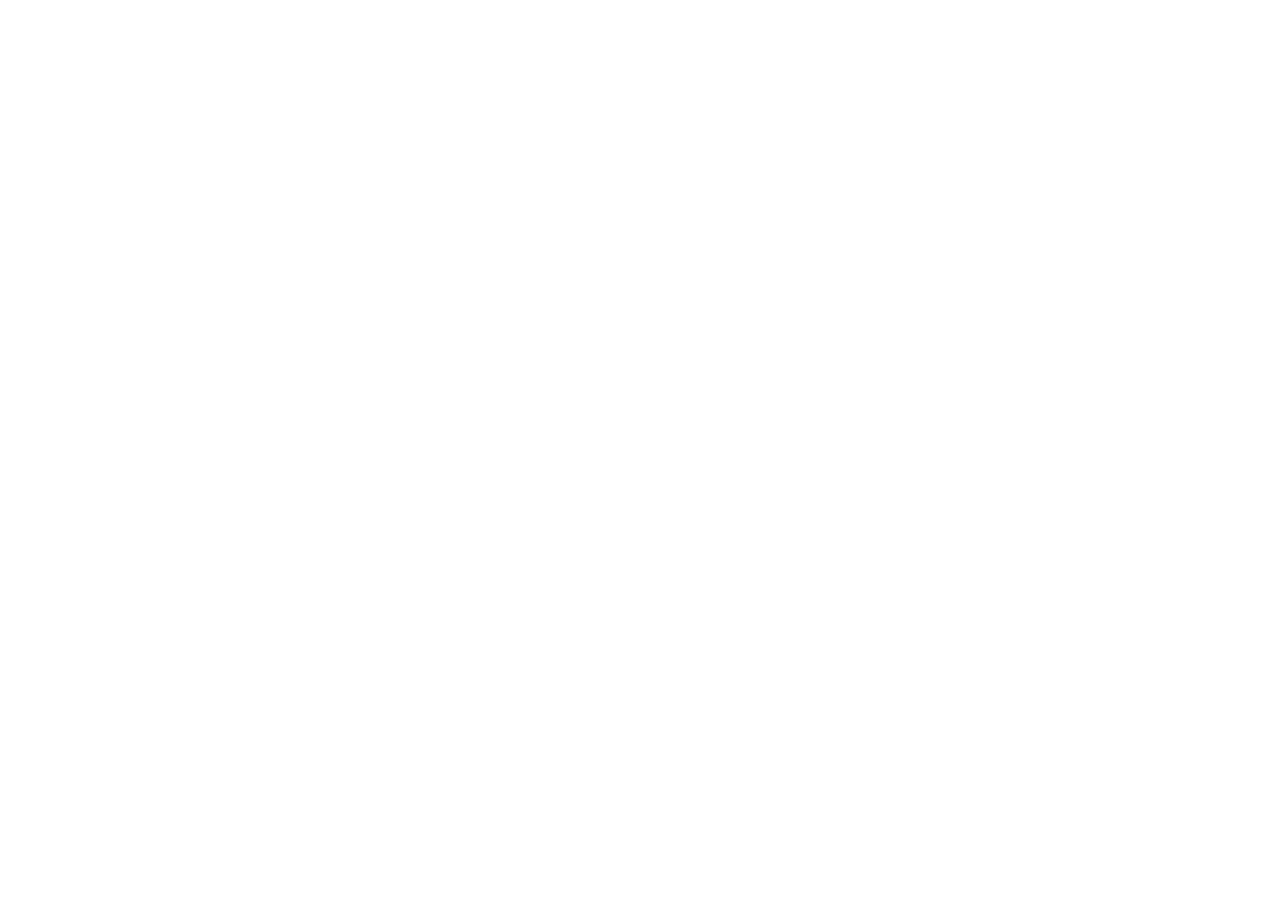
==== index.html @ f25728ef "完成注册和登录页面" ====
<!DOCTYPE html>
<html lang="en">

<head>
    <meta charset="UTF-8">
    <meta http-equiv="X-UA-Compatible" content="IE=edge">
    <meta name="viewport" content="width=device-width, initial-scale=1.0">
    <title>Document</title>
</head>

<body>

</body>

</html>
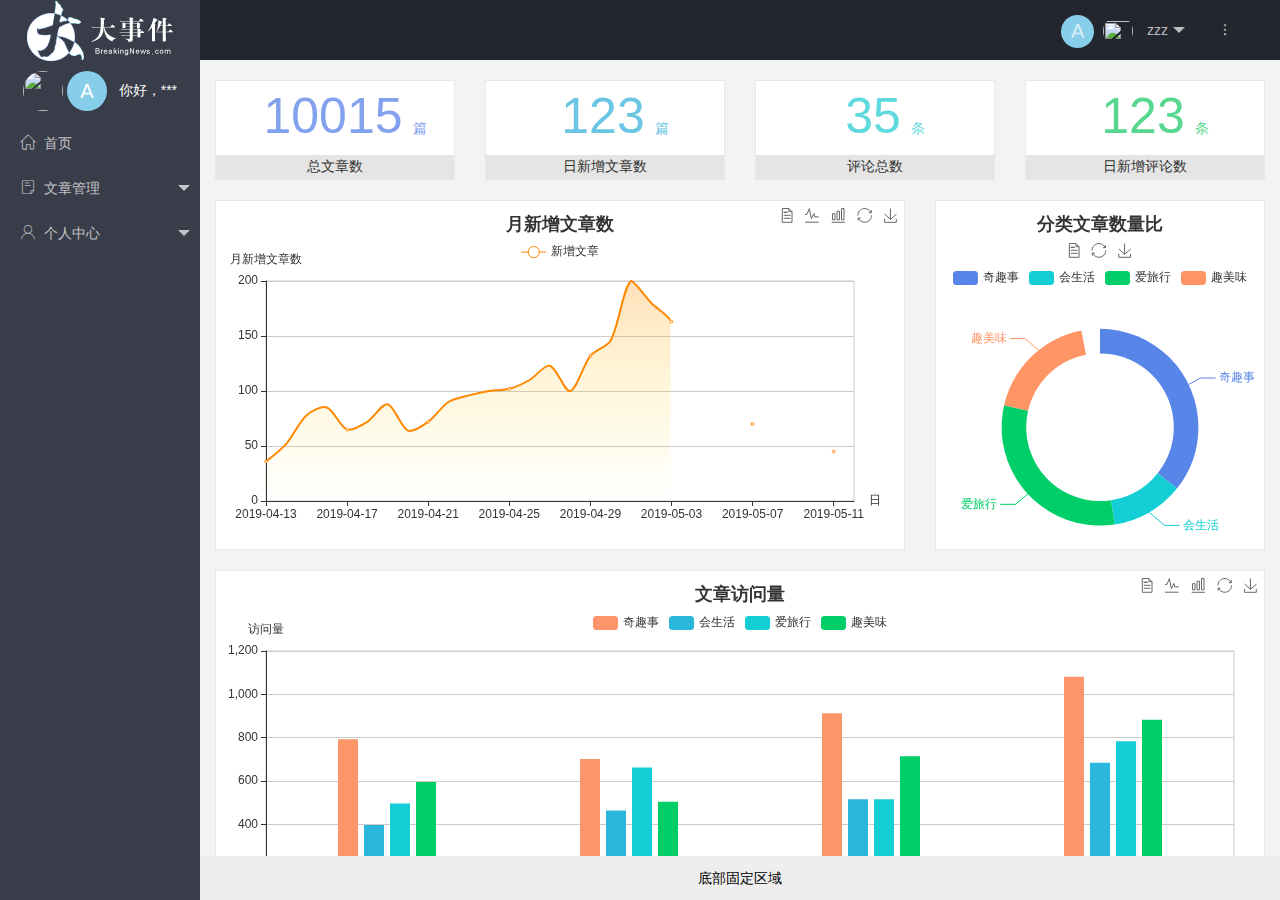
==== commit 2465d50d: "完成了主页功能开发" ====
--- a/index.html
+++ b/index.html
@@ -6,10 +6,117 @@
     <meta http-equiv="X-UA-Compatible" content="IE=edge">
     <meta name="viewport" content="width=device-width, initial-scale=1.0">
     <title>Document</title>
+    <link rel="stylesheet" href="./assets/lib/layui/css/layui.css">
+    <link rel="stylesheet" href="./assets/fonts/iconfont.css">
+    <link rel="stylesheet" href="./assets/css/index.css">
 </head>
 
 <body>
+    <div class="layui-layout layui-layout-admin">
+        <div class="layui-header">
+            <div class="layui-logo layui-hide-xs layui-bg-black">
+                <img src="./assets/images/logo.png" alt="">
+            </div>
+            <!-- 头部区域（可配合layui 已有的水平导航） -->
+            <ul class="layui-nav layui-layout-right">
+                <li class="layui-nav-item layui-hide layui-show-md-inline-block">
+                    <a href="javascript:;">
+                        <div class="avatar-auto">A</div>
+                        <img src="//tva1.sinaimg.cn/crop.0.0.118.118.180/5db11ff4gw1e77d3nqrv8j203b03cweg.jpg"
+                            class="layui-nav-img">
+                        <span id="user-name">zzz</span>
+                    </a>
+                    <dl class="layui-nav-child">
+                        <dd><a href="">Your Profile</a></dd>
+                        <dd><a href="">Settings</a></dd>
+                        <dd><a href="javascript:;" id="btn-out">退出</a></dd>
+                    </dl>
+                </li>
+                <li class="layui-nav-item" lay-header-event="menuRight" lay-unselect>
+                    <a href="javascript:;">
+                        <i class="layui-icon layui-icon-more-vertical"></i>
+                    </a>
+                </li>
+            </ul>
+        </div>
 
+        <div class="layui-side layui-bg-black">
+            <div class="layui-side-scroll">
+                <!-- 左侧导航区域（可配合layui已有的垂直导航） -->
+                <div class="avatar">
+                    <div class="avatar-use"><img
+                            src="//tva1.sinaimg.cn/crop.0.0.118.118.180/5db11ff4gw1e77d3nqrv8j203b03cweg.jpg"
+                            class="layui-nav-img"></div>
+                    <div class="avatar-auto">A</div>
+                    <span id="welcome">你好，***</span>
+                </div>
+                <ul class="layui-nav layui-nav-tree" lay-shrink="all">
+                    <li class="layui-nav-item"><a href="./home/dashboard.html" target="fm"><span
+                                class="iconfont icon-home"></span>首页</a></li>
+                    <li class="layui-nav-item ">
+                        <a class="" href="javascript:;"><span class="iconfont icon-16"></span>文章管理</a>
+                        <dl class="layui-nav-child">
+                            <dd><a href="javascript:;"><i class="layui-icon layui-icon-app"></i>文章类别</a></dd>
+                            <dd><a href="javascript:;"><i class="layui-icon layui-icon-app"></i>文章列表</a></dd>
+                            <dd><a href="javascript:;"><i class="layui-icon layui-icon-app"></i>发表文章</a></dd>
+                        </dl>
+                    </li>
+                    <li class="layui-nav-item">
+                        <a href="javascript:;"><span class="iconfont icon-user"></span>个人中心</a>
+                        <dl class="layui-nav-child">
+                            <dd><a href="javascript:;"><i class="layui-icon layui-icon-app"></i>基本资料</a></dd>
+                            <dd><a href="javascript:;"><i class="layui-icon layui-icon-app"></i>更换头像</a></dd>
+                            <dd><a href=""><i class="layui-icon layui-icon-app"></i>重置密码</a></dd>
+                        </dl>
+                    </li>
+
+                </ul>
+            </div>
+        </div>
+
+        <div class="layui-body">
+            <!-- 内容主体区域 -->
+            <iframe name="fm" src="./home/dashboard.html" frameborder="0"></iframe>
+        </div>
+
+        <div class="layui-footer">
+            <!-- 底部固定区域 -->
+            底部固定区域
+        </div>
+    </div>
+    <!-- <script src="./layui/layui.js"></script> -->
+    <!-- <script>
+        //JS 
+        layui.use(['element', 'layer', 'util'], function () {
+            var element = layui.element
+                , layer = layui.layer
+                , util = layui.util
+                , $ = layui.$;
+
+            //头部事件
+            util.event('lay-header-event', {
+                //左侧菜单事件
+                menuLeft: function (othis) {
+                    layer.msg('展开左侧菜单的操作', { icon: 0 });
+                }
+                , menuRight: function () {
+                    layer.open({
+                        type: 1
+                        , content: '<div style="padding: 15px;">处理右侧面板的操作</div>'
+                        , area: ['260px', '100%']
+                        , offset: 'rt' //右上角
+                        , anim: 5
+                        , shadeClose: true
+                    });
+                }
+            });
+
+        });
+    </script> -->
+    <script src="./assets/lib/jquery.js"></script>
+    <script src="./assets/js/baseAPI.js"></script>
+    <script src="./assets/lib/layui/layui.all.js"></script>
+    <script src="./assets/js/index.js"></script>
 </body>
 
 </html>--- a/assets/lib/layui/css/layui.css
+++ b/assets/lib/layui/css/layui.css
@@ -0,0 +1,2 @@
+/** layui-v2.5.5 MIT License By https://www.layui.com */
+ .layui-inline,img{display:inline-block;vertical-align:middle}h1,h2,h3,h4,h5,h6{font-weight:400}.layui-edge,.layui-header,.layui-inline,.layui-main{position:relative}.layui-body,.layui-edge,.layui-elip{overflow:hidden}.layui-btn,.layui-edge,.layui-inline,img{vertical-align:middle}.layui-btn,.layui-disabled,.layui-icon,.layui-unselect{-moz-user-select:none;-webkit-user-select:none;-ms-user-select:none}.layui-elip,.layui-form-checkbox span,.layui-form-pane .layui-form-label{text-overflow:ellipsis;white-space:nowrap}.layui-breadcrumb,.layui-tree-btnGroup{visibility:hidden}blockquote,body,button,dd,div,dl,dt,form,h1,h2,h3,h4,h5,h6,input,li,ol,p,pre,td,textarea,th,ul{margin:0;padding:0;-webkit-tap-highlight-color:rgba(0,0,0,0)}a:active,a:hover{outline:0}img{border:none}li{list-style:none}table{border-collapse:collapse;border-spacing:0}h4,h5,h6{font-size:100%}button,input,optgroup,option,select,textarea{font-family:inherit;font-size:inherit;font-style:inherit;font-weight:inherit;outline:0}pre{white-space:pre-wrap;white-space:-moz-pre-wrap;white-space:-pre-wrap;white-space:-o-pre-wrap;word-wrap:break-word}body{line-height:24px;font:14px Helvetica Neue,Helvetica,PingFang SC,Tahoma,Arial,sans-serif}hr{height:1px;margin:10px 0;border:0;clear:both}a{color:#333;text-decoration:none}a:hover{color:#777}a cite{font-style:normal;*cursor:pointer}.layui-border-box,.layui-border-box *{box-sizing:border-box}.layui-box,.layui-box *{box-sizing:content-box}.layui-clear{clear:both;*zoom:1}.layui-clear:after{content:'\20';clear:both;*zoom:1;display:block;height:0}.layui-inline{*display:inline;*zoom:1}.layui-edge{display:inline-block;width:0;height:0;border-width:6px;border-style:dashed;border-color:transparent}.layui-edge-top{top:-4px;border-bottom-color:#999;border-bottom-style:solid}.layui-edge-right{border-left-color:#999;border-left-style:solid}.layui-edge-bottom{top:2px;border-top-color:#999;border-top-style:solid}.layui-edge-left{border-right-color:#999;border-right-style:solid}.layui-disabled,.layui-disabled:hover{color:#d2d2d2!important;cursor:not-allowed!important}.layui-circle{border-radius:100%}.layui-show{display:block!important}.layui-hide{display:none!important}@font-face{font-family:layui-icon;src:url(../font/iconfont.eot?v=250);src:url(../font/iconfont.eot?v=250#iefix) format('embedded-opentype'),url(../font/iconfont.woff2?v=250) format('woff2'),url(../font/iconfont.woff?v=250) format('woff'),url(../font/iconfont.ttf?v=250) format('truetype'),url(../font/iconfont.svg?v=250#layui-icon) format('svg')}.layui-icon{font-family:layui-icon!important;font-size:16px;font-style:normal;-webkit-font-smoothing:antialiased;-moz-osx-font-smoothing:grayscale}.layui-icon-reply-fill:before{content:"\e611"}.layui-icon-set-fill:before{content:"\e614"}.layui-icon-menu-fill:before{content:"\e60f"}.layui-icon-search:before{content:"\e615"}.layui-icon-share:before{content:"\e641"}.layui-icon-set-sm:before{content:"\e620"}.layui-icon-engine:before{content:"\e628"}.layui-icon-close:before{content:"\1006"}.layui-icon-close-fill:before{content:"\1007"}.layui-icon-chart-screen:before{content:"\e629"}.layui-icon-star:before{content:"\e600"}.layui-icon-circle-dot:before{content:"\e617"}.layui-icon-chat:before{content:"\e606"}.layui-icon-release:before{content:"\e609"}.layui-icon-list:before{content:"\e60a"}.layui-icon-chart:before{content:"\e62c"}.layui-icon-ok-circle:before{content:"\1005"}.layui-icon-layim-theme:before{content:"\e61b"}.layui-icon-table:before{content:"\e62d"}.layui-icon-right:before{content:"\e602"}.layui-icon-left:before{content:"\e603"}.layui-icon-cart-simple:before{content:"\e698"}.layui-icon-face-cry:before{content:"\e69c"}.layui-icon-face-smile:before{content:"\e6af"}.layui-icon-survey:before{content:"\e6b2"}.layui-icon-tree:before{content:"\e62e"}.layui-icon-upload-circle:before{content:"\e62f"}.layui-icon-add-circle:before{content:"\e61f"}.layui-icon-download-circle:before{content:"\e601"}.layui-icon-templeate-1:before{content:"\e630"}.layui-icon-util:before{content:"\e631"}.layui-icon-face-surprised:before{content:"\e664"}.layui-icon-edit:before{content:"\e642"}.layui-icon-speaker:before{content:"\e645"}.layui-icon-down:before{content:"\e61a"}.layui-icon-file:before{content:"\e621"}.layui-icon-layouts:before{content:"\e632"}.layui-icon-rate-half:before{content:"\e6c9"}.layui-icon-add-circle-fine:before{content:"\e608"}.layui-icon-prev-circle:before{content:"\e633"}.layui-icon-read:before{content:"\e705"}.layui-icon-404:before{content:"\e61c"}.layui-icon-carousel:before{content:"\e634"}.layui-icon-help:before{content:"\e607"}.layui-icon-code-circle:before{content:"\e635"}.layui-icon-water:before{content:"\e636"}.layui-icon-username:before{content:"\e66f"}.layui-icon-find-fill:before{content:"\e670"}.layui-icon-about:before{content:"\e60b"}.layui-icon-location:before{content:"\e715"}.layui-icon-up:before{content:"\e619"}.layui-icon-pause:before{content:"\e651"}.layui-icon-date:before{content:"\e637"}.layui-icon-layim-uploadfile:before{content:"\e61d"}.layui-icon-delete:before{content:"\e640"}.layui-icon-play:before{content:"\e652"}.layui-icon-top:before{content:"\e604"}.layui-icon-friends:before{content:"\e612"}.layui-icon-refresh-3:before{content:"\e9aa"}.layui-icon-ok:before{content:"\e605"}.layui-icon-layer:before{content:"\e638"}.layui-icon-face-smile-fine:before{content:"\e60c"}.layui-icon-dollar:before{content:"\e659"}.layui-icon-group:before{content:"\e613"}.layui-icon-layim-download:before{content:"\e61e"}.layui-icon-picture-fine:before{content:"\e60d"}.layui-icon-link:before{content:"\e64c"}.layui-icon-diamond:before{content:"\e735"}.layui-icon-log:before{content:"\e60e"}.layui-icon-rate-solid:before{content:"\e67a"}.layui-icon-fonts-del:before{content:"\e64f"}.layui-icon-unlink:before{content:"\e64d"}.layui-icon-fonts-clear:before{content:"\e639"}.layui-icon-triangle-r:before{content:"\e623"}.layui-icon-circle:before{content:"\e63f"}.layui-icon-radio:before{content:"\e643"}.layui-icon-align-center:before{content:"\e647"}.layui-icon-align-right:before{content:"\e648"}.layui-icon-align-left:before{content:"\e649"}.layui-icon-loading-1:before{content:"\e63e"}.layui-icon-return:before{content:"\e65c"}.layui-icon-fonts-strong:before{content:"\e62b"}.layui-icon-upload:before{content:"\e67c"}.layui-icon-dialogue:before{content:"\e63a"}.layui-icon-video:before{content:"\e6ed"}.layui-icon-headset:before{content:"\e6fc"}.layui-icon-cellphone-fine:before{content:"\e63b"}.layui-icon-add-1:before{content:"\e654"}.layui-icon-face-smile-b:before{content:"\e650"}.layui-icon-fonts-html:before{content:"\e64b"}.layui-icon-form:before{content:"\e63c"}.layui-icon-cart:before{content:"\e657"}.layui-icon-camera-fill:before{content:"\e65d"}.layui-icon-tabs:before{content:"\e62a"}.layui-icon-fonts-code:before{content:"\e64e"}.layui-icon-fire:before{content:"\e756"}.layui-icon-set:before{content:"\e716"}.layui-icon-fonts-u:before{content:"\e646"}.layui-icon-triangle-d:before{content:"\e625"}.layui-icon-tips:before{content:"\e702"}.layui-icon-picture:before{content:"\e64a"}.layui-icon-more-vertical:before{content:"\e671"}.layui-icon-flag:before{content:"\e66c"}.layui-icon-loading:before{content:"\e63d"}.layui-icon-fonts-i:before{content:"\e644"}.layui-icon-refresh-1:before{content:"\e666"}.layui-icon-rmb:before{content:"\e65e"}.layui-icon-home:before{content:"\e68e"}.layui-icon-user:before{content:"\e770"}.layui-icon-notice:before{content:"\e667"}.layui-icon-login-weibo:before{content:"\e675"}.layui-icon-voice:before{content:"\e688"}.layui-icon-upload-drag:before{content:"\e681"}.layui-icon-login-qq:before{content:"\e676"}.layui-icon-snowflake:before{content:"\e6b1"}.layui-icon-file-b:before{content:"\e655"}.layui-icon-template:before{content:"\e663"}.layui-icon-auz:before{content:"\e672"}.layui-icon-console:before{content:"\e665"}.layui-icon-app:before{content:"\e653"}.layui-icon-prev:before{content:"\e65a"}.layui-icon-website:before{content:"\e7ae"}.layui-icon-next:before{content:"\e65b"}.layui-icon-component:before{content:"\e857"}.layui-icon-more:before{content:"\e65f"}.layui-icon-login-wechat:before{content:"\e677"}.layui-icon-shrink-right:before{content:"\e668"}.layui-icon-spread-left:before{content:"\e66b"}.layui-icon-camera:before{content:"\e660"}.layui-icon-note:before{content:"\e66e"}.layui-icon-refresh:before{content:"\e669"}.layui-icon-female:before{content:"\e661"}.layui-icon-male:before{content:"\e662"}.layui-icon-password:before{content:"\e673"}.layui-icon-senior:before{content:"\e674"}.layui-icon-theme:before{content:"\e66a"}.layui-icon-tread:before{content:"\e6c5"}.layui-icon-praise:before{content:"\e6c6"}.layui-icon-star-fill:before{content:"\e658"}.layui-icon-rate:before{content:"\e67b"}.layui-icon-template-1:before{content:"\e656"}.layui-icon-vercode:before{content:"\e679"}.layui-icon-cellphone:before{content:"\e678"}.layui-icon-screen-full:before{content:"\e622"}.layui-icon-screen-restore:before{content:"\e758"}.layui-icon-cols:before{content:"\e610"}.layui-icon-export:before{content:"\e67d"}.layui-icon-print:before{content:"\e66d"}.layui-icon-slider:before{content:"\e714"}.layui-icon-addition:before{content:"\e624"}.layui-icon-subtraction:before{content:"\e67e"}.layui-icon-service:before{content:"\e626"}.layui-icon-transfer:before{content:"\e691"}.layui-main{width:1140px;margin:0 auto}.layui-header{z-index:1000;height:60px}.layui-header a:hover{transition:all .5s;-webkit-transition:all .5s}.layui-side{position:fixed;left:0;top:0;bottom:0;z-index:999;width:200px;overflow-x:hidden}.layui-side-scroll{position:relative;width:220px;height:100%;overflow-x:hidden}.layui-body{position:absolute;left:200px;right:0;top:0;bottom:0;z-index:998;width:auto;overflow-y:auto;box-sizing:border-box}.layui-layout-body{overflow:hidden}.layui-layout-admin .layui-header{background-color:#23262E}.layui-layout-admin .layui-side{top:60px;width:200px;overflow-x:hidden}.layui-layout-admin .layui-body{position:fixed;top:60px;bottom:44px}.layui-layout-admin .layui-main{width:auto;margin:0 15px}.layui-layout-admin .layui-footer{position:fixed;left:200px;right:0;bottom:0;height:44px;line-height:44px;padding:0 15px;background-color:#eee}.layui-layout-admin .layui-logo{position:absolute;left:0;top:0;width:200px;height:100%;line-height:60px;text-align:center;color:#009688;font-size:16px}.layui-layout-admin .layui-header .layui-nav{background:0 0}.layui-layout-left{position:absolute!important;left:200px;top:0}.layui-layout-right{position:absolute!important;right:0;top:0}.layui-container{position:relative;margin:0 auto;padding:0 15px;box-sizing:border-box}.layui-fluid{position:relative;margin:0 auto;padding:0 15px}.layui-row:after,.layui-row:before{content:'';display:block;clear:both}.layui-col-lg1,.layui-col-lg10,.layui-col-lg11,.layui-col-lg12,.layui-col-lg2,.layui-col-lg3,.layui-col-lg4,.layui-col-lg5,.layui-col-lg6,.layui-col-lg7,.layui-col-lg8,.layui-col-lg9,.layui-col-md1,.layui-col-md10,.layui-col-md11,.layui-col-md12,.layui-col-md2,.layui-col-md3,.layui-col-md4,.layui-col-md5,.layui-col-md6,.layui-col-md7,.layui-col-md8,.layui-col-md9,.layui-col-sm1,.layui-col-sm10,.layui-col-sm11,.layui-col-sm12,.layui-col-sm2,.layui-col-sm3,.layui-col-sm4,.layui-col-sm5,.layui-col-sm6,.layui-col-sm7,.layui-col-sm8,.layui-col-sm9,.layui-col-xs1,.layui-col-xs10,.layui-col-xs11,.layui-col-xs12,.layui-col-xs2,.layui-col-xs3,.layui-col-xs4,.layui-col-xs5,.layui-col-xs6,.layui-col-xs7,.layui-col-xs8,.layui-col-xs9{position:relative;display:block;box-sizing:border-box}.layui-col-xs1,.layui-col-xs10,.layui-col-xs11,.layui-col-xs12,.layui-col-xs2,.layui-col-xs3,.layui-col-xs4,.layui-col-xs5,.layui-col-xs6,.layui-col-xs7,.layui-col-xs8,.layui-col-xs9{float:left}.layui-col-xs1{width:8.33333333%}.layui-col-xs2{width:16.66666667%}.layui-col-xs3{width:25%}.layui-col-xs4{width:33.33333333%}.layui-col-xs5{width:41.66666667%}.layui-col-xs6{width:50%}.layui-col-xs7{width:58.33333333%}.layui-col-xs8{width:66.66666667%}.layui-col-xs9{width:75%}.layui-col-xs10{width:83.33333333%}.layui-col-xs11{width:91.66666667%}.layui-col-xs12{width:100%}.layui-col-xs-offset1{margin-left:8.33333333%}.layui-col-xs-offset2{margin-left:16.66666667%}.layui-col-xs-offset3{margin-left:25%}.layui-col-xs-offset4{margin-left:33.33333333%}.layui-col-xs-offset5{margin-left:41.66666667%}.layui-col-xs-offset6{margin-left:50%}.layui-col-xs-offset7{margin-left:58.33333333%}.layui-col-xs-offset8{margin-left:66.66666667%}.layui-col-xs-offset9{margin-left:75%}.layui-col-xs-offset10{margin-left:83.33333333%}.layui-col-xs-offset11{margin-left:91.66666667%}.layui-col-xs-offset12{margin-left:100%}@media screen and (max-width:768px){.layui-hide-xs{display:none!important}.layui-show-xs-block{display:block!important}.layui-show-xs-inline{display:inline!important}.layui-show-xs-inline-block{display:inline-block!important}}@media screen and (min-width:768px){.layui-container{width:750px}.layui-hide-sm{display:none!important}.layui-show-sm-block{display:block!important}.layui-show-sm-inline{display:inline!important}.layui-show-sm-inline-block{display:inline-block!important}.layui-col-sm1,.layui-col-sm10,.layui-col-sm11,.layui-col-sm12,.layui-col-sm2,.layui-col-sm3,.layui-col-sm4,.layui-col-sm5,.layui-col-sm6,.layui-col-sm7,.layui-col-sm8,.layui-col-sm9{float:left}.layui-col-sm1{width:8.33333333%}.layui-col-sm2{width:16.66666667%}.layui-col-sm3{width:25%}.layui-col-sm4{width:33.33333333%}.layui-col-sm5{width:41.66666667%}.layui-col-sm6{width:50%}.layui-col-sm7{width:58.33333333%}.layui-col-sm8{width:66.66666667%}.layui-col-sm9{width:75%}.layui-col-sm10{width:83.33333333%}.layui-col-sm11{width:91.66666667%}.layui-col-sm12{width:100%}.layui-col-sm-offset1{margin-left:8.33333333%}.layui-col-sm-offset2{margin-left:16.66666667%}.layui-col-sm-offset3{margin-left:25%}.layui-col-sm-offset4{margin-left:33.33333333%}.layui-col-sm-offset5{margin-left:41.66666667%}.layui-col-sm-offset6{margin-left:50%}.layui-col-sm-offset7{margin-left:58.33333333%}.layui-col-sm-offset8{margin-left:66.66666667%}.layui-col-sm-offset9{margin-left:75%}.layui-col-sm-offset10{margin-left:83.33333333%}.layui-col-sm-offset11{margin-left:91.66666667%}.layui-col-sm-offset12{margin-left:100%}}@media screen and (min-width:992px){.layui-container{width:970px}.layui-hide-md{display:none!important}.layui-show-md-block{display:block!important}.layui-show-md-inline{display:inline!important}.layui-show-md-inline-block{display:inline-block!important}.layui-col-md1,.layui-col-md10,.layui-col-md11,.layui-col-md12,.layui-col-md2,.layui-col-md3,.layui-col-md4,.layui-col-md5,.layui-col-md6,.layui-col-md7,.layui-col-md8,.layui-col-md9{float:left}.layui-col-md1{width:8.33333333%}.layui-col-md2{width:16.66666667%}.layui-col-md3{width:25%}.layui-col-md4{width:33.33333333%}.layui-col-md5{width:41.66666667%}.layui-col-md6{width:50%}.layui-col-md7{width:58.33333333%}.layui-col-md8{width:66.66666667%}.layui-col-md9{width:75%}.layui-col-md10{width:83.33333333%}.layui-col-md11{width:91.66666667%}.layui-col-md12{width:100%}.layui-col-md-offset1{margin-left:8.33333333%}.layui-col-md-offset2{margin-left:16.66666667%}.layui-col-md-offset3{margin-left:25%}.layui-col-md-offset4{margin-left:33.33333333%}.layui-col-md-offset5{margin-left:41.66666667%}.layui-col-md-offset6{margin-left:50%}.layui-col-md-offset7{margin-left:58.33333333%}.layui-col-md-offset8{margin-left:66.66666667%}.layui-col-md-offset9{margin-left:75%}.layui-col-md-offset10{margin-left:83.33333333%}.layui-col-md-offset11{margin-left:91.66666667%}.layui-col-md-offset12{margin-left:100%}}@media screen and (min-width:1200px){.layui-container{width:1170px}.layui-hide-lg{display:none!important}.layui-show-lg-block{display:block!important}.layui-show-lg-inline{display:inline!important}.layui-show-lg-inline-block{display:inline-block!important}.layui-col-lg1,.layui-col-lg10,.layui-col-lg11,.layui-col-lg12,.layui-col-lg2,.layui-col-lg3,.layui-col-lg4,.layui-col-lg5,.layui-col-lg6,.layui-col-lg7,.layui-col-lg8,.layui-col-lg9{float:left}.layui-col-lg1{width:8.33333333%}.layui-col-lg2{width:16.66666667%}.layui-col-lg3{width:25%}.layui-col-lg4{width:33.33333333%}.layui-col-lg5{width:41.66666667%}.layui-col-lg6{width:50%}.layui-col-lg7{width:58.33333333%}.layui-col-lg8{width:66.66666667%}.layui-col-lg9{width:75%}.layui-col-lg10{width:83.33333333%}.layui-col-lg11{width:91.66666667%}.layui-col-lg12{width:100%}.layui-col-lg-offset1{margin-left:8.33333333%}.layui-col-lg-offset2{margin-left:16.66666667%}.layui-col-lg-offset3{margin-left:25%}.layui-col-lg-offset4{margin-left:33.33333333%}.layui-col-lg-offset5{margin-left:41.66666667%}.layui-col-lg-offset6{margin-left:50%}.layui-col-lg-offset7{margin-left:58.33333333%}.layui-col-lg-offset8{margin-left:66.66666667%}.layui-col-lg-offset9{margin-left:75%}.layui-col-lg-offset10{margin-left:83.33333333%}.layui-col-lg-offset11{margin-left:91.66666667%}.layui-col-lg-offset12{margin-left:100%}}.layui-col-space1{margin:-.5px}.layui-col-space1>*{padding:.5px}.layui-col-space3{margin:-1.5px}.layui-col-space3>*{padding:1.5px}.layui-col-space5{margin:-2.5px}.layui-col-space5>*{padding:2.5px}.layui-col-space8{margin:-3.5px}.layui-col-space8>*{padding:3.5px}.layui-col-space10{margin:-5px}.layui-col-space10>*{padding:5px}.layui-col-space12{margin:-6px}.layui-col-space12>*{padding:6px}.layui-col-space15{margin:-7.5px}.layui-col-space15>*{padding:7.5px}.layui-col-space18{margin:-9px}.layui-col-space18>*{padding:9px}.layui-col-space20{margin:-10px}.layui-col-space20>*{padding:10px}.layui-col-space22{margin:-11px}.layui-col-space22>*{padding:11px}.layui-col-space25{margin:-12.5px}.layui-col-space25>*{padding:12.5px}.layui-col-space30{margin:-15px}.layui-col-space30>*{padding:15px}.layui-btn,.layui-input,.layui-select,.layui-textarea,.layui-upload-button{outline:0;-webkit-appearance:none;transition:all .3s;-webkit-transition:all .3s;box-sizing:border-box}.layui-elem-quote{margin-bottom:10px;padding:15px;line-height:22px;border-left:5px solid #009688;border-radius:0 2px 2px 0;background-color:#f2f2f2}.layui-quote-nm{border-style:solid;border-width:1px 1px 1px 5px;background:0 0}.layui-elem-field{margin-bottom:10px;padding:0;border-width:1px;border-style:solid}.layui-elem-field legend{margin-left:20px;padding:0 10px;font-size:20px;font-weight:300}.layui-field-title{margin:10px 0 20px;border-width:1px 0 0}.layui-field-box{padding:10px 15px}.layui-field-title .layui-field-box{padding:10px 0}.layui-progress{position:relative;height:6px;border-radius:20px;background-color:#e2e2e2}.layui-progress-bar{position:absolute;left:0;top:0;width:0;max-width:100%;height:6px;border-radius:20px;text-align:right;background-color:#5FB878;transition:all .3s;-webkit-transition:all .3s}.layui-progress-big,.layui-progress-big .layui-progress-bar{height:18px;line-height:18px}.layui-progress-text{position:relative;top:-20px;line-height:18px;font-size:12px;color:#666}.layui-progress-big .layui-progress-text{position:static;padding:0 10px;color:#fff}.layui-collapse{border-width:1px;border-style:solid;border-radius:2px}.layui-colla-content,.layui-colla-item{border-top-width:1px;border-top-style:solid}.layui-colla-item:first-child{border-top:none}.layui-colla-title{position:relative;height:42px;line-height:42px;padding:0 15px 0 35px;color:#333;background-color:#f2f2f2;cursor:pointer;font-size:14px;overflow:hidden}.layui-colla-content{display:none;padding:10px 15px;line-height:22px;color:#666}.layui-colla-icon{position:absolute;left:15px;top:0;font-size:14px}.layui-card{margin-bottom:15px;border-radius:2px;background-color:#fff;box-shadow:0 1px 2px 0 rgba(0,0,0,.05)}.layui-card:last-child{margin-bottom:0}.layui-card-header{position:relative;height:42px;line-height:42px;padding:0 15px;border-bottom:1px solid #f6f6f6;color:#333;border-radius:2px 2px 0 0;font-size:14px}.layui-bg-black,.layui-bg-blue,.layui-bg-cyan,.layui-bg-green,.layui-bg-orange,.layui-bg-red{color:#fff!important}.layui-card-body{position:relative;padding:10px 15px;line-height:24px}.layui-card-body[pad15]{padding:15px}.layui-card-body[pad20]{padding:20px}.layui-card-body .layui-table{margin:5px 0}.layui-card .layui-tab{margin:0}.layui-panel-window{position:relative;padding:15px;border-radius:0;border-top:5px solid #E6E6E6;background-color:#fff}.layui-auxiliar-moving{position:fixed;left:0;right:0;top:0;bottom:0;width:100%;height:100%;background:0 0;z-index:9999999999}.layui-form-label,.layui-form-mid,.layui-form-select,.layui-input-block,.layui-input-inline,.layui-textarea{position:relative}.layui-bg-red{background-color:#FF5722!important}.layui-bg-orange{background-color:#FFB800!important}.layui-bg-green{background-color:#009688!important}.layui-bg-cyan{background-color:#2F4056!important}.layui-bg-blue{background-color:#1E9FFF!important}.layui-bg-black{background-color:#393D49!important}.layui-bg-gray{background-color:#eee!important;color:#666!important}.layui-badge-rim,.layui-colla-content,.layui-colla-item,.layui-collapse,.layui-elem-field,.layui-form-pane .layui-form-item[pane],.layui-form-pane .layui-form-label,.layui-input,.layui-layedit,.layui-layedit-tool,.layui-quote-nm,.layui-select,.layui-tab-bar,.layui-tab-card,.layui-tab-title,.layui-tab-title .layui-this:after,.layui-textarea{border-color:#e6e6e6}.layui-timeline-item:before,hr{background-color:#e6e6e6}.layui-text{line-height:22px;font-size:14px;color:#666}.layui-text h1,.layui-text h2,.layui-text h3{font-weight:500;color:#333}.layui-text h1{font-size:30px}.layui-text h2{font-size:24px}.layui-text h3{font-size:18px}.layui-text a:not(.layui-btn){color:#01AAED}.layui-text a:not(.layui-btn):hover{text-decoration:underline}.layui-text ul{padding:5px 0 5px 15px}.layui-text ul li{margin-top:5px;list-style-type:disc}.layui-text em,.layui-word-aux{color:#999!important;padding:0 5px!important}.layui-btn{display:inline-block;height:38px;line-height:38px;padding:0 18px;background-color:#009688;color:#fff;white-space:nowrap;text-align:center;font-size:14px;border:none;border-radius:2px;cursor:pointer}.layui-btn:hover{opacity:.8;filter:alpha(opacity=80);color:#fff}.layui-btn:active{opacity:1;filter:alpha(opacity=100)}.layui-btn+.layui-btn{margin-left:10px}.layui-btn-container{font-size:0}.layui-btn-container .layui-btn{margin-right:10px;margin-bottom:10px}.layui-btn-container .layui-btn+.layui-btn{margin-left:0}.layui-table .layui-btn-container .layui-btn{margin-bottom:9px}.layui-btn-radius{border-radius:100px}.layui-btn .layui-icon{margin-right:3px;font-size:18px;vertical-align:bottom;vertical-align:middle\9}.layui-btn-primary{border:1px solid #C9C9C9;background-color:#fff;color:#555}.layui-btn-primary:hover{border-color:#009688;color:#333}.layui-btn-normal{background-color:#1E9FFF}.layui-btn-warm{background-color:#FFB800}.layui-btn-danger{background-color:#FF5722}.layui-btn-checked{background-color:#5FB878}.layui-btn-disabled,.layui-btn-disabled:active,.layui-btn-disabled:hover{border:1px solid #e6e6e6;background-color:#FBFBFB;color:#C9C9C9;cursor:not-allowed;opacity:1}.layui-btn-lg{height:44px;line-height:44px;padding:0 25px;font-size:16px}.layui-btn-sm{height:30px;line-height:30px;padding:0 10px;font-size:12px}.layui-btn-sm i{font-size:16px!important}.layui-btn-xs{height:22px;line-height:22px;padding:0 5px;font-size:12px}.layui-btn-xs i{font-size:14px!important}.layui-btn-group{display:inline-block;vertical-align:middle;font-size:0}.layui-btn-group .layui-btn{margin-left:0!important;margin-right:0!important;border-left:1px solid rgba(255,255,255,.5);border-radius:0}.layui-btn-group .layui-btn-primary{border-left:none}.layui-btn-group .layui-btn-primary:hover{border-color:#C9C9C9;color:#009688}.layui-btn-group .layui-btn:first-child{border-left:none;border-radius:2px 0 0 2px}.layui-btn-group .layui-btn-primary:first-child{border-left:1px solid #c9c9c9}.layui-btn-group .layui-btn:last-child{border-radius:0 2px 2px 0}.layui-btn-group .layui-btn+.layui-btn{margin-left:0}.layui-btn-group+.layui-btn-group{margin-left:10px}.layui-btn-fluid{width:100%}.layui-input,.layui-select,.layui-textarea{height:38px;line-height:1.3;line-height:38px\9;border-width:1px;border-style:solid;background-color:#fff;border-radius:2px}.layui-input::-webkit-input-placeholder,.layui-select::-webkit-input-placeholder,.layui-textarea::-webkit-input-placeholder{line-height:1.3}.layui-input,.layui-textarea{display:block;width:100%;padding-left:10px}.layui-input:hover,.layui-textarea:hover{border-color:#D2D2D2!important}.layui-input:focus,.layui-textarea:focus{border-color:#C9C9C9!important}.layui-textarea{min-height:100px;height:auto;line-height:20px;padding:6px 10px;resize:vertical}.layui-select{padding:0 10px}.layui-form input[type=checkbox],.layui-form input[type=radio],.layui-form select{display:none}.layui-form [lay-ignore]{display:initial}.layui-form-item{margin-bottom:15px;clear:both;*zoom:1}.layui-form-item:after{content:'\20';clear:both;*zoom:1;display:block;height:0}.layui-form-label{float:left;display:block;padding:9px 15px;width:80px;font-weight:400;line-height:20px;text-align:right}.layui-form-label-col{display:block;float:none;padding:9px 0;line-height:20px;text-align:left}.layui-form-item .layui-inline{margin-bottom:5px;margin-right:10px}.layui-input-block{margin-left:110px;min-height:36px}.layui-input-inline{display:inline-block;vertical-align:middle}.layui-form-item .layui-input-inline{float:left;width:190px;margin-right:10px}.layui-form-text .layui-input-inline{width:auto}.layui-form-mid{float:left;display:block;padding:9px 0!important;line-height:20px;margin-right:10px}.layui-form-danger+.layui-form-select .layui-input,.layui-form-danger:focus{border-color:#FF5722!important}.layui-form-select .layui-input{padding-right:30px;cursor:pointer}.layui-form-select .layui-edge{position:absolute;right:10px;top:50%;margin-top:-3px;cursor:pointer;border-width:6px;border-top-color:#c2c2c2;border-top-style:solid;transition:all .3s;-webkit-transition:all .3s}.layui-form-select dl{display:none;position:absolute;left:0;top:42px;padding:5px 0;z-index:899;min-width:100%;border:1px solid #d2d2d2;max-height:300px;overflow-y:auto;background-color:#fff;border-radius:2px;box-shadow:0 2px 4px rgba(0,0,0,.12);box-sizing:border-box}.layui-form-select dl dd,.layui-form-select dl dt{padding:0 10px;line-height:36px;white-space:nowrap;overflow:hidden;text-overflow:ellipsis}.layui-form-select dl dt{font-size:12px;color:#999}.layui-form-select dl dd{cursor:pointer}.layui-form-select dl dd:hover{background-color:#f2f2f2;-webkit-transition:.5s all;transition:.5s all}.layui-form-select .layui-select-group dd{padding-left:20px}.layui-form-select dl dd.layui-select-tips{padding-left:10px!important;color:#999}.layui-form-select dl dd.layui-this{background-color:#5FB878;color:#fff}.layui-form-checkbox,.layui-form-select dl dd.layui-disabled{background-color:#fff}.layui-form-selected dl{display:block}.layui-form-checkbox,.layui-form-checkbox *,.layui-form-switch{display:inline-block;vertical-align:middle}.layui-form-selected .layui-edge{margin-top:-9px;-webkit-transform:rotate(180deg);transform:rotate(180deg);margin-top:-3px\9}:root .layui-form-selected .layui-edge{margin-top:-9px\0/IE9}.layui-form-selectup dl{top:auto;bottom:42px}.layui-select-none{margin:5px 0;text-align:center;color:#999}.layui-select-disabled .layui-disabled{border-color:#eee!important}.layui-select-disabled .layui-edge{border-top-color:#d2d2d2}.layui-form-checkbox{position:relative;height:30px;line-height:30px;margin-right:10px;padding-right:30px;cursor:pointer;font-size:0;-webkit-transition:.1s linear;transition:.1s linear;box-sizing:border-box}.layui-form-checkbox span{padding:0 10px;height:100%;font-size:14px;border-radius:2px 0 0 2px;background-color:#d2d2d2;color:#fff;overflow:hidden}.layui-form-checkbox:hover span{background-color:#c2c2c2}.layui-form-checkbox i{position:absolute;right:0;top:0;width:30px;height:28px;border:1px solid #d2d2d2;border-left:none;border-radius:0 2px 2px 0;color:#fff;font-size:20px;text-align:center}.layui-form-checkbox:hover i{border-color:#c2c2c2;color:#c2c2c2}.layui-form-checked,.layui-form-checked:hover{border-color:#5FB878}.layui-form-checked span,.layui-form-checked:hover span{background-color:#5FB878}.layui-form-checked i,.layui-form-checked:hover i{color:#5FB878}.layui-form-item .layui-form-checkbox{margin-top:4px}.layui-form-checkbox[lay-skin=primary]{height:auto!important;line-height:normal!important;min-width:18px;min-height:18px;border:none!important;margin-right:0;padding-left:28px;padding-right:0;background:0 0}.layui-form-checkbox[lay-skin=primary] span{padding-left:0;padding-right:15px;line-height:18px;background:0 0;color:#666}.layui-form-checkbox[lay-skin=primary] i{right:auto;left:0;width:16px;height:16px;line-height:16px;border:1px solid #d2d2d2;font-size:12px;border-radius:2px;background-color:#fff;-webkit-transition:.1s linear;transition:.1s linear}.layui-form-checkbox[lay-skin=primary]:hover i{border-color:#5FB878;color:#fff}.layui-form-checked[lay-skin=primary] i{border-color:#5FB878!important;background-color:#5FB878;color:#fff}.layui-checkbox-disbaled[lay-skin=primary] span{background:0 0!important;color:#c2c2c2}.layui-checkbox-disbaled[lay-skin=primary]:hover i{border-color:#d2d2d2}.layui-form-item .layui-form-checkbox[lay-skin=primary]{margin-top:10px}.layui-form-switch{position:relative;height:22px;line-height:22px;min-width:35px;padding:0 5px;margin-top:8px;border:1px solid #d2d2d2;border-radius:20px;cursor:pointer;background-color:#fff;-webkit-transition:.1s linear;transition:.1s linear}.layui-form-switch i{position:absolute;left:5px;top:3px;width:16px;height:16px;border-radius:20px;background-color:#d2d2d2;-webkit-transition:.1s linear;transition:.1s linear}.layui-form-switch em{position:relative;top:0;width:25px;margin-left:21px;padding:0!important;text-align:center!important;color:#999!important;font-style:normal!important;font-size:12px}.layui-form-onswitch{border-color:#5FB878;background-color:#5FB878}.layui-checkbox-disbaled,.layui-checkbox-disbaled i{border-color:#e2e2e2!important}.layui-form-onswitch i{left:100%;margin-left:-21px;background-color:#fff}.layui-form-onswitch em{margin-left:5px;margin-right:21px;color:#fff!important}.layui-checkbox-disbaled span{background-color:#e2e2e2!important}.layui-checkbox-disbaled:hover i{color:#fff!important}[lay-radio]{display:none}.layui-form-radio,.layui-form-radio *{display:inline-block;vertical-align:middle}.layui-form-radio{line-height:28px;margin:6px 10px 0 0;padding-right:10px;cursor:pointer;font-size:0}.layui-form-radio *{font-size:14px}.layui-form-radio>i{margin-right:8px;font-size:22px;color:#c2c2c2}.layui-form-radio>i:hover,.layui-form-radioed>i{color:#5FB878}.layui-radio-disbaled>i{color:#e2e2e2!important}.layui-form-pane .layui-form-label{width:110px;padding:8px 15px;height:38px;line-height:20px;border-width:1px;border-style:solid;border-radius:2px 0 0 2px;text-align:center;background-color:#FBFBFB;overflow:hidden;box-sizing:border-box}.layui-form-pane .layui-input-inline{margin-left:-1px}.layui-form-pane .layui-input-block{margin-left:110px;left:-1px}.layui-form-pane .layui-input{border-radius:0 2px 2px 0}.layui-form-pane .layui-form-text .layui-form-label{float:none;width:100%;border-radius:2px;box-sizing:border-box;text-align:left}.layui-form-pane .layui-form-text .layui-input-inline{display:block;margin:0;top:-1px;clear:both}.layui-form-pane .layui-form-text .layui-input-block{margin:0;left:0;top:-1px}.layui-form-pane .layui-form-text .layui-textarea{min-height:100px;border-radius:0 0 2px 2px}.layui-form-pane .layui-form-checkbox{margin:4px 0 4px 10px}.layui-form-pane .layui-form-radio,.layui-form-pane .layui-form-switch{margin-top:6px;margin-left:10px}.layui-form-pane .layui-form-item[pane]{position:relative;border-width:1px;border-style:solid}.layui-form-pane .layui-form-item[pane] .layui-form-label{position:absolute;left:0;top:0;height:100%;border-width:0 1px 0 0}.layui-form-pane .layui-form-item[pane] .layui-input-inline{margin-left:110px}@media screen and (max-width:450px){.layui-form-item .layui-form-label{text-overflow:ellipsis;overflow:hidden;white-space:nowrap}.layui-form-item .layui-inline{display:block;margin-right:0;margin-bottom:20px;clear:both}.layui-form-item .layui-inline:after{content:'\20';clear:both;display:block;height:0}.layui-form-item .layui-input-inline{display:block;float:none;left:-3px;width:auto;margin:0 0 10px 112px}.layui-form-item .layui-input-inline+.layui-form-mid{margin-left:110px;top:-5px;padding:0}.layui-form-item .layui-form-checkbox{margin-right:5px;margin-bottom:5px}}.layui-layedit{border-width:1px;border-style:solid;border-radius:2px}.layui-layedit-tool{padding:3px 5px;border-bottom-width:1px;border-bottom-style:solid;font-size:0}.layedit-tool-fixed{position:fixed;top:0;border-top:1px solid #e2e2e2}.layui-layedit-tool .layedit-tool-mid,.layui-layedit-tool .layui-icon{display:inline-block;vertical-align:middle;text-align:center;font-size:14px}.layui-layedit-tool .layui-icon{position:relative;width:32px;height:30px;line-height:30px;margin:3px 5px;color:#777;cursor:pointer;border-radius:2px}.layui-layedit-tool .layui-icon:hover{color:#393D49}.layui-layedit-tool .layui-icon:active{color:#000}.layui-layedit-tool .layedit-tool-active{background-color:#e2e2e2;color:#000}.layui-layedit-tool .layui-disabled,.layui-layedit-tool .layui-disabled:hover{color:#d2d2d2;cursor:not-allowed}.layui-layedit-tool .layedit-tool-mid{width:1px;height:18px;margin:0 10px;background-color:#d2d2d2}.layedit-tool-html{width:50px!important;font-size:30px!important}.layedit-tool-b,.layedit-tool-code,.layedit-tool-help{font-size:16px!important}.layedit-tool-d,.layedit-tool-face,.layedit-tool-image,.layedit-tool-unlink{font-size:18px!important}.layedit-tool-image input{position:absolute;font-size:0;left:0;top:0;width:100%;height:100%;opacity:.01;filter:Alpha(opacity=1);cursor:pointer}.layui-layedit-iframe iframe{display:block;width:100%}#LAY_layedit_code{overflow:hidden}.layui-laypage{display:inline-block;*display:inline;*zoom:1;vertical-align:middle;margin:10px 0;font-size:0}.layui-laypage>a:first-child,.layui-laypage>a:first-child em{border-radius:2px 0 0 2px}.layui-laypage>a:last-child,.layui-laypage>a:last-child em{border-radius:0 2px 2px 0}.layui-laypage>:first-child{margin-left:0!important}.layui-laypage>:last-child{margin-right:0!important}.layui-laypage a,.layui-laypage button,.layui-laypage input,.layui-laypage select,.layui-laypage span{border:1px solid #e2e2e2}.layui-laypage a,.layui-laypage span{display:inline-block;*display:inline;*zoom:1;vertical-align:middle;padding:0 15px;height:28px;line-height:28px;margin:0 -1px 5px 0;background-color:#fff;color:#333;font-size:12px}.layui-flow-more a *,.layui-laypage input,.layui-table-view select[lay-ignore]{display:inline-block}.layui-laypage a:hover{color:#009688}.layui-laypage em{font-style:normal}.layui-laypage .layui-laypage-spr{color:#999;font-weight:700}.layui-laypage a{text-decoration:none}.layui-laypage .layui-laypage-curr{position:relative}.layui-laypage .layui-laypage-curr em{position:relative;color:#fff}.layui-laypage .layui-laypage-curr .layui-laypage-em{position:absolute;left:-1px;top:-1px;padding:1px;width:100%;height:100%;background-color:#009688}.layui-laypage-em{border-radius:2px}.layui-laypage-next em,.layui-laypage-prev em{font-family:Sim sun;font-size:16px}.layui-laypage .layui-laypage-count,.layui-laypage .layui-laypage-limits,.layui-laypage .layui-laypage-refresh,.layui-laypage .layui-laypage-skip{margin-left:10px;margin-right:10px;padding:0;border:none}.layui-laypage .layui-laypage-limits,.layui-laypage .layui-laypage-refresh{vertical-align:top}.layui-laypage .layui-laypage-refresh i{font-size:18px;cursor:pointer}.layui-laypage select{height:22px;padding:3px;border-radius:2px;cursor:pointer}.layui-laypage .layui-laypage-skip{height:30px;line-height:30px;color:#999}.layui-laypage button,.layui-laypage input{height:30px;line-height:30px;border-radius:2px;vertical-align:top;background-color:#fff;box-sizing:border-box}.layui-laypage input{width:40px;margin:0 10px;padding:0 3px;text-align:center}.layui-laypage input:focus,.layui-laypage select:focus{border-color:#009688!important}.layui-laypage button{margin-left:10px;padding:0 10px;cursor:pointer}.layui-table,.layui-table-view{margin:10px 0}.layui-flow-more{margin:10px 0;text-align:center;color:#999;font-size:14px}.layui-flow-more a{height:32px;line-height:32px}.layui-flow-more a *{vertical-align:top}.layui-flow-more a cite{padding:0 20px;border-radius:3px;background-color:#eee;color:#333;font-style:normal}.layui-flow-more a cite:hover{opacity:.8}.layui-flow-more a i{font-size:30px;color:#737383}.layui-table{width:100%;background-color:#fff;color:#666}.layui-table tr{transition:all .3s;-webkit-transition:all .3s}.layui-table th{text-align:left;font-weight:400}.layui-table tbody tr:hover,.layui-table thead tr,.layui-table-click,.layui-table-header,.layui-table-hover,.layui-table-mend,.layui-table-patch,.layui-table-tool,.layui-table-total,.layui-table-total tr,.layui-table[lay-even] tr:nth-child(even){background-color:#f2f2f2}.layui-table td,.layui-table th,.layui-table-col-set,.layui-table-fixed-r,.layui-table-grid-down,.layui-table-header,.layui-table-page,.layui-table-tips-main,.layui-table-tool,.layui-table-total,.layui-table-view,.layui-table[lay-skin=line],.layui-table[lay-skin=row]{border-width:1px;border-style:solid;border-color:#e6e6e6}.layui-table td,.layui-table th{position:relative;padding:9px 15px;min-height:20px;line-height:20px;font-size:14px}.layui-table[lay-skin=line] td,.layui-table[lay-skin=line] th{border-width:0 0 1px}.layui-table[lay-skin=row] td,.layui-table[lay-skin=row] th{border-width:0 1px 0 0}.layui-table[lay-skin=nob] td,.layui-table[lay-skin=nob] th{border:none}.layui-table img{max-width:100px}.layui-table[lay-size=lg] td,.layui-table[lay-size=lg] th{padding:15px 30px}.layui-table-view .layui-table[lay-size=lg] .layui-table-cell{height:40px;line-height:40px}.layui-table[lay-size=sm] td,.layui-table[lay-size=sm] th{font-size:12px;padding:5px 10px}.layui-table-view .layui-table[lay-size=sm] .layui-table-cell{height:20px;line-height:20px}.layui-table[lay-data]{display:none}.layui-table-box{position:relative;overflow:hidden}.layui-table-view .layui-table{position:relative;width:auto;margin:0}.layui-table-view .layui-table[lay-skin=line]{border-width:0 1px 0 0}.layui-table-view .layui-table[lay-skin=row]{border-width:0 0 1px}.layui-table-view .layui-table td,.layui-table-view .layui-table th{padding:5px 0;border-top:none;border-left:none}.layui-table-view .layui-table th.layui-unselect .layui-table-cell span{cursor:pointer}.layui-table-view .layui-table td{cursor:default}.layui-table-view .layui-table td[data-edit=text]{cursor:text}.layui-table-view .layui-form-checkbox[lay-skin=primary] i{width:18px;height:18px}.layui-table-view .layui-form-radio{line-height:0;padding:0}.layui-table-view .layui-form-radio>i{margin:0;font-size:20px}.layui-table-init{position:absolute;left:0;top:0;width:100%;height:100%;text-align:center;z-index:110}.layui-table-init .layui-icon{position:absolute;left:50%;top:50%;margin:-15px 0 0 -15px;font-size:30px;color:#c2c2c2}.layui-table-header{border-width:0 0 1px;overflow:hidden}.layui-table-header .layui-table{margin-bottom:-1px}.layui-table-tool .layui-inline[lay-event]{position:relative;width:26px;height:26px;padding:5px;line-height:16px;margin-right:10px;text-align:center;color:#333;border:1px solid #ccc;cursor:pointer;-webkit-transition:.5s all;transition:.5s all}.layui-table-tool .layui-inline[lay-event]:hover{border:1px solid #999}.layui-table-tool-temp{padding-right:120px}.layui-table-tool-self{position:absolute;right:17px;top:10px}.layui-table-tool .layui-table-tool-self .layui-inline[lay-event]{margin:0 0 0 10px}.layui-table-tool-panel{position:absolute;top:29px;left:-1px;padding:5px 0;min-width:150px;min-height:40px;border:1px solid #d2d2d2;text-align:left;overflow-y:auto;background-color:#fff;box-shadow:0 2px 4px rgba(0,0,0,.12)}.layui-table-cell,.layui-table-tool-panel li{overflow:hidden;text-overflow:ellipsis;white-space:nowrap}.layui-table-tool-panel li{padding:0 10px;line-height:30px;-webkit-transition:.5s all;transition:.5s all}.layui-table-tool-panel li .layui-form-checkbox[lay-skin=primary]{width:100%;padding-left:28px}.layui-table-tool-panel li:hover{background-color:#f2f2f2}.layui-table-tool-panel li .layui-form-checkbox[lay-skin=primary] i{position:absolute;left:0;top:0}.layui-table-tool-panel li .layui-form-checkbox[lay-skin=primary] span{padding:0}.layui-table-tool .layui-table-tool-self .layui-table-tool-panel{left:auto;right:-1px}.layui-table-col-set{position:absolute;right:0;top:0;width:20px;height:100%;border-width:0 0 0 1px;background-color:#fff}.layui-table-sort{width:10px;height:20px;margin-left:5px;cursor:pointer!important}.layui-table-sort .layui-edge{position:absolute;left:5px;border-width:5px}.layui-table-sort .layui-table-sort-asc{top:3px;border-top:none;border-bottom-style:solid;border-bottom-color:#b2b2b2}.layui-table-sort .layui-table-sort-asc:hover{border-bottom-color:#666}.layui-table-sort .layui-table-sort-desc{bottom:5px;border-bottom:none;border-top-style:solid;border-top-color:#b2b2b2}.layui-table-sort .layui-table-sort-desc:hover{border-top-color:#666}.layui-table-sort[lay-sort=asc] .layui-table-sort-asc{border-bottom-color:#000}.layui-table-sort[lay-sort=desc] .layui-table-sort-desc{border-top-color:#000}.layui-table-cell{height:28px;line-height:28px;padding:0 15px;position:relative;box-sizing:border-box}.layui-table-cell .layui-form-checkbox[lay-skin=primary]{top:-1px;padding:0}.layui-table-cell .layui-table-link{color:#01AAED}.laytable-cell-checkbox,.laytable-cell-numbers,.laytable-cell-radio,.laytable-cell-space{padding:0;text-align:center}.layui-table-body{position:relative;overflow:auto;margin-right:-1px;margin-bottom:-1px}.layui-table-body .layui-none{line-height:26px;padding:15px;text-align:center;color:#999}.layui-table-fixed{position:absolute;left:0;top:0;z-index:101}.layui-table-fixed .layui-table-body{overflow:hidden}.layui-table-fixed-l{box-shadow:0 -1px 8px rgba(0,0,0,.08)}.layui-table-fixed-r{left:auto;right:-1px;border-width:0 0 0 1px;box-shadow:-1px 0 8px rgba(0,0,0,.08)}.layui-table-fixed-r .layui-table-header{position:relative;overflow:visible}.layui-table-mend{position:absolute;right:-49px;top:0;height:100%;width:50px}.layui-table-tool{position:relative;z-index:890;width:100%;min-height:50px;line-height:30px;padding:10px 15px;border-width:0 0 1px}.layui-table-tool .layui-btn-container{margin-bottom:-10px}.layui-table-page,.layui-table-total{border-width:1px 0 0;margin-bottom:-1px;overflow:hidden}.layui-table-page{position:relative;width:100%;padding:7px 7px 0;height:41px;font-size:12px;white-space:nowrap}.layui-table-page>div{height:26px}.layui-table-page .layui-laypage{margin:0}.layui-table-page .layui-laypage a,.layui-table-page .layui-laypage span{height:26px;line-height:26px;margin-bottom:10px;border:none;background:0 0}.layui-table-page .layui-laypage a,.layui-table-page .layui-laypage span.layui-laypage-curr{padding:0 12px}.layui-table-page .layui-laypage span{margin-left:0;padding:0}.layui-table-page .layui-laypage .layui-laypage-prev{margin-left:-7px!important}.layui-table-page .layui-laypage .layui-laypage-curr .layui-laypage-em{left:0;top:0;padding:0}.layui-table-page .layui-laypage button,.layui-table-page .layui-laypage input{height:26px;line-height:26px}.layui-table-page .layui-laypage input{width:40px}.layui-table-page .layui-laypage button{padding:0 10px}.layui-table-page select{height:18px}.layui-table-patch .layui-table-cell{padding:0;width:30px}.layui-table-edit{position:absolute;left:0;top:0;width:100%;height:100%;padding:0 14px 1px;border-radius:0;box-shadow:1px 1px 20px rgba(0,0,0,.15)}.layui-table-edit:focus{border-color:#5FB878!important}select.layui-table-edit{padding:0 0 0 10px;border-color:#C9C9C9}.layui-table-view .layui-form-checkbox,.layui-table-view .layui-form-radio,.layui-table-view .layui-form-switch{top:0;margin:0;box-sizing:content-box}.layui-table-view .layui-form-checkbox{top:-1px;height:26px;line-height:26px}.layui-table-view .layui-form-checkbox i{height:26px}.layui-table-grid .layui-table-cell{overflow:visible}.layui-table-grid-down{position:absolute;top:0;right:0;width:26px;height:100%;padding:5px 0;border-width:0 0 0 1px;text-align:center;background-color:#fff;color:#999;cursor:pointer}.layui-table-grid-down .layui-icon{position:absolute;top:50%;left:50%;margin:-8px 0 0 -8px}.layui-table-grid-down:hover{background-color:#fbfbfb}body .layui-table-tips .layui-layer-content{background:0 0;padding:0;box-shadow:0 1px 6px rgba(0,0,0,.12)}.layui-table-tips-main{margin:-44px 0 0 -1px;max-height:150px;padding:8px 15px;font-size:14px;overflow-y:scroll;background-color:#fff;color:#666}.layui-table-tips-c{position:absolute;right:-3px;top:-13px;width:20px;height:20px;padding:3px;cursor:pointer;background-color:#666;border-radius:50%;color:#fff}.layui-table-tips-c:hover{background-color:#777}.layui-table-tips-c:before{position:relative;right:-2px}.layui-upload-file{display:none!important;opacity:.01;filter:Alpha(opacity=1)}.layui-upload-drag,.layui-upload-form,.layui-upload-wrap{display:inline-block}.layui-upload-list{margin:10px 0}.layui-upload-choose{padding:0 10px;color:#999}.layui-upload-drag{position:relative;padding:30px;border:1px dashed #e2e2e2;background-color:#fff;text-align:center;cursor:pointer;color:#999}.layui-upload-drag .layui-icon{font-size:50px;color:#009688}.layui-upload-drag[lay-over]{border-color:#009688}.layui-upload-iframe{position:absolute;width:0;height:0;border:0;visibility:hidden}.layui-upload-wrap{position:relative;vertical-align:middle}.layui-upload-wrap .layui-upload-file{display:block!important;position:absolute;left:0;top:0;z-index:10;font-size:100px;width:100%;height:100%;opacity:.01;filter:Alpha(opacity=1);cursor:pointer}.layui-transfer-active,.layui-transfer-box{display:inline-block;vertical-align:middle}.layui-transfer-box,.layui-transfer-header,.layui-transfer-search{border-width:0;border-style:solid;border-color:#e6e6e6}.layui-transfer-box{position:relative;border-width:1px;width:200px;height:360px;border-radius:2px;background-color:#fff}.layui-transfer-box .layui-form-checkbox{width:100%;margin:0!important}.layui-transfer-header{height:38px;line-height:38px;padding:0 10px;border-bottom-width:1px}.layui-transfer-search{position:relative;padding:10px;border-bottom-width:1px}.layui-transfer-search .layui-input{height:32px;padding-left:30px;font-size:12px}.layui-transfer-search .layui-icon-search{position:absolute;left:20px;top:50%;margin-top:-8px;color:#666}.layui-transfer-active{margin:0 15px}.layui-transfer-active .layui-btn{display:block;margin:0;padding:0 15px;background-color:#5FB878;border-color:#5FB878;color:#fff}.layui-transfer-active .layui-btn-disabled{background-color:#FBFBFB;border-color:#e6e6e6;color:#C9C9C9}.layui-transfer-active .layui-btn:first-child{margin-bottom:15px}.layui-transfer-active .layui-btn .layui-icon{margin:0;font-size:14px!important}.layui-transfer-data{padding:5px 0;overflow:auto}.layui-transfer-data li{height:32px;line-height:32px;padding:0 10px}.layui-transfer-data li:hover{background-color:#f2f2f2;transition:.5s all}.layui-transfer-data .layui-none{padding:15px 10px;text-align:center;color:#999}.layui-nav{position:relative;padding:0 20px;background-color:#393D49;color:#fff;border-radius:2px;font-size:0;box-sizing:border-box}.layui-nav *{font-size:14px}.layui-nav .layui-nav-item{position:relative;display:inline-block;*display:inline;*zoom:1;vertical-align:middle;line-height:60px}.layui-nav .layui-nav-item a{display:block;padding:0 20px;color:#fff;color:rgba(255,255,255,.7);transition:all .3s;-webkit-transition:all .3s}.layui-nav .layui-this:after,.layui-nav-bar,.layui-nav-tree .layui-nav-itemed:after{position:absolute;left:0;top:0;width:0;height:5px;background-color:#5FB878;transition:all .2s;-webkit-transition:all .2s}.layui-nav-bar{z-index:1000}.layui-nav .layui-nav-item a:hover,.layui-nav .layui-this a{color:#fff}.layui-nav .layui-this:after{content:'';top:auto;bottom:0;width:100%}.layui-nav-img{width:30px;height:30px;margin-right:10px;border-radius:50%}.layui-nav .layui-nav-more{content:'';width:0;height:0;border-style:solid dashed dashed;border-color:#fff transparent transparent;overflow:hidden;cursor:pointer;transition:all .2s;-webkit-transition:all .2s;position:absolute;top:50%;right:3px;margin-top:-3px;border-width:6px;border-top-color:rgba(255,255,255,.7)}.layui-nav .layui-nav-mored,.layui-nav-itemed>a .layui-nav-more{margin-top:-9px;border-style:dashed dashed solid;border-color:transparent transparent #fff}.layui-nav-child{display:none;position:absolute;left:0;top:65px;min-width:100%;line-height:36px;padding:5px 0;box-shadow:0 2px 4px rgba(0,0,0,.12);border:1px solid #d2d2d2;background-color:#fff;z-index:100;border-radius:2px;white-space:nowrap}.layui-nav .layui-nav-child a{color:#333}.layui-nav .layui-nav-child a:hover{background-color:#f2f2f2;color:#000}.layui-nav-child dd{position:relative}.layui-nav .layui-nav-child dd.layui-this a,.layui-nav-child dd.layui-this{background-color:#5FB878;color:#fff}.layui-nav-child dd.layui-this:after{display:none}.layui-nav-tree{width:200px;padding:0}.layui-nav-tree .layui-nav-item{display:block;width:100%;line-height:45px}.layui-nav-tree .layui-nav-item a{position:relative;height:45px;line-height:45px;text-overflow:ellipsis;overflow:hidden;white-space:nowrap}.layui-nav-tree .layui-nav-item a:hover{background-color:#4E5465}.layui-nav-tree .layui-nav-bar{width:5px;height:0;background-color:#009688}.layui-nav-tree .layui-nav-child dd.layui-this,.layui-nav-tree .layui-nav-child dd.layui-this a,.layui-nav-tree .layui-this,.layui-nav-tree .layui-this>a,.layui-nav-tree .layui-this>a:hover{background-color:#009688;color:#fff}.layui-nav-tree .layui-this:after{display:none}.layui-nav-itemed>a,.layui-nav-tree .layui-nav-title a,.layui-nav-tree .layui-nav-title a:hover{color:#fff!important}.layui-nav-tree .layui-nav-child{position:relative;z-index:0;top:0;border:none;box-shadow:none}.layui-nav-tree .layui-nav-child a{height:40px;line-height:40px;color:#fff;color:rgba(255,255,255,.7)}.layui-nav-tree .layui-nav-child,.layui-nav-tree .layui-nav-child a:hover{background:0 0;color:#fff}.layui-nav-tree .layui-nav-more{right:10px}.layui-nav-itemed>.layui-nav-child{display:block;padding:0;background-color:rgba(0,0,0,.3)!important}.layui-nav-itemed>.layui-nav-child>.layui-this>.layui-nav-child{display:block}.layui-nav-side{position:fixed;top:0;bottom:0;left:0;overflow-x:hidden;z-index:999}.layui-bg-blue .layui-nav-bar,.layui-bg-blue .layui-nav-itemed:after,.layui-bg-blue .layui-this:after{background-color:#93D1FF}.layui-bg-blue .layui-nav-child dd.layui-this{background-color:#1E9FFF}.layui-bg-blue .layui-nav-itemed>a,.layui-nav-tree.layui-bg-blue .layui-nav-title a,.layui-nav-tree.layui-bg-blue .layui-nav-title a:hover{background-color:#007DDB!important}.layui-breadcrumb{font-size:0}.layui-breadcrumb>*{font-size:14px}.layui-breadcrumb a{color:#999!important}.layui-breadcrumb a:hover{color:#5FB878!important}.layui-breadcrumb a cite{color:#666;font-style:normal}.layui-breadcrumb span[lay-separator]{margin:0 10px;color:#999}.layui-tab{margin:10px 0;text-align:left!important}.layui-tab[overflow]>.layui-tab-title{overflow:hidden}.layui-tab-title{position:relative;left:0;height:40px;white-space:nowrap;font-size:0;border-bottom-width:1px;border-bottom-style:solid;transition:all .2s;-webkit-transition:all .2s}.layui-tab-title li{display:inline-block;*display:inline;*zoom:1;vertical-align:middle;font-size:14px;transition:all .2s;-webkit-transition:all .2s;position:relative;line-height:40px;min-width:65px;padding:0 15px;text-align:center;cursor:pointer}.layui-tab-title li a{display:block}.layui-tab-title .layui-this{color:#000}.layui-tab-title .layui-this:after{position:absolute;left:0;top:0;content:'';width:100%;height:41px;border-width:1px;border-style:solid;border-bottom-color:#fff;border-radius:2px 2px 0 0;box-sizing:border-box;pointer-events:none}.layui-tab-bar{position:absolute;right:0;top:0;z-index:10;width:30px;height:39px;line-height:39px;border-width:1px;border-style:solid;border-radius:2px;text-align:center;background-color:#fff;cursor:pointer}.layui-tab-bar .layui-icon{position:relative;display:inline-block;top:3px;transition:all .3s;-webkit-transition:all .3s}.layui-tab-item{display:none}.layui-tab-more{padding-right:30px;height:auto!important;white-space:normal!important}.layui-tab-more li.layui-this:after{border-bottom-color:#e2e2e2;border-radius:2px}.layui-tab-more .layui-tab-bar .layui-icon{top:-2px;top:3px\9;-webkit-transform:rotate(180deg);transform:rotate(180deg)}:root .layui-tab-more .layui-tab-bar .layui-icon{top:-2px\0/IE9}.layui-tab-content{padding:10px}.layui-tab-title li .layui-tab-close{position:relative;display:inline-block;width:18px;height:18px;line-height:20px;margin-left:8px;top:1px;text-align:center;font-size:14px;color:#c2c2c2;transition:all .2s;-webkit-transition:all .2s}.layui-tab-title li .layui-tab-close:hover{border-radius:2px;background-color:#FF5722;color:#fff}.layui-tab-brief>.layui-tab-title .layui-this{color:#009688}.layui-tab-brief>.layui-tab-more li.layui-this:after,.layui-tab-brief>.layui-tab-title .layui-this:after{border:none;border-radius:0;border-bottom:2px solid #5FB878}.layui-tab-brief[overflow]>.layui-tab-title .layui-this:after{top:-1px}.layui-tab-card{border-width:1px;border-style:solid;border-radius:2px;box-shadow:0 2px 5px 0 rgba(0,0,0,.1)}.layui-tab-card>.layui-tab-title{background-color:#f2f2f2}.layui-tab-card>.layui-tab-title li{margin-right:-1px;margin-left:-1px}.layui-tab-card>.layui-tab-title .layui-this{background-color:#fff}.layui-tab-card>.layui-tab-title .layui-this:after{border-top:none;border-width:1px;border-bottom-color:#fff}.layui-tab-card>.layui-tab-title .layui-tab-bar{height:40px;line-height:40px;border-radius:0;border-top:none;border-right:none}.layui-tab-card>.layui-tab-more .layui-this{background:0 0;color:#5FB878}.layui-tab-card>.layui-tab-more .layui-this:after{border:none}.layui-timeline{padding-left:5px}.layui-timeline-item{position:relative;padding-bottom:20px}.layui-timeline-axis{position:absolute;left:-5px;top:0;z-index:10;width:20px;height:20px;line-height:20px;background-color:#fff;color:#5FB878;border-radius:50%;text-align:center;cursor:pointer}.layui-timeline-axis:hover{color:#FF5722}.layui-timeline-item:before{content:'';position:absolute;left:5px;top:0;z-index:0;width:1px;height:100%}.layui-timeline-item:last-child:before{display:none}.layui-timeline-item:first-child:before{display:block}.layui-timeline-content{padding-left:25px}.layui-timeline-title{position:relative;margin-bottom:10px}.layui-badge,.layui-badge-dot,.layui-badge-rim{position:relative;display:inline-block;padding:0 6px;font-size:12px;text-align:center;background-color:#FF5722;color:#fff;border-radius:2px}.layui-badge{height:18px;line-height:18px}.layui-badge-dot{width:8px;height:8px;padding:0;border-radius:50%}.layui-badge-rim{height:18px;line-height:18px;border-width:1px;border-style:solid;background-color:#fff;color:#666}.layui-btn .layui-badge,.layui-btn .layui-badge-dot{margin-left:5px}.layui-nav .layui-badge,.layui-nav .layui-badge-dot{position:absolute;top:50%;margin:-8px 6px 0}.layui-tab-title .layui-badge,.layui-tab-title .layui-badge-dot{left:5px;top:-2px}.layui-carousel{position:relative;left:0;top:0;background-color:#f8f8f8}.layui-carousel>[carousel-item]{position:relative;width:100%;height:100%;overflow:hidden}.layui-carousel>[carousel-item]:before{position:absolute;content:'\e63d';left:50%;top:50%;width:100px;line-height:20px;margin:-10px 0 0 -50px;text-align:center;color:#c2c2c2;font-family:layui-icon!important;font-size:30px;font-style:normal;-webkit-font-smoothing:antialiased;-moz-osx-font-smoothing:grayscale}.layui-carousel>[carousel-item]>*{display:none;position:absolute;left:0;top:0;width:100%;height:100%;background-color:#f8f8f8;transition-duration:.3s;-webkit-transition-duration:.3s}.layui-carousel-updown>*{-webkit-transition:.3s ease-in-out up;transition:.3s ease-in-out up}.layui-carousel-arrow{display:none\9;opacity:0;position:absolute;left:10px;top:50%;margin-top:-18px;width:36px;height:36px;line-height:36px;text-align:center;font-size:20px;border:0;border-radius:50%;background-color:rgba(0,0,0,.2);color:#fff;-webkit-transition-duration:.3s;transition-duration:.3s;cursor:pointer}.layui-carousel-arrow[lay-type=add]{left:auto!important;right:10px}.layui-carousel:hover .layui-carousel-arrow[lay-type=add],.layui-carousel[lay-arrow=always] .layui-carousel-arrow[lay-type=add]{right:20px}.layui-carousel[lay-arrow=always] .layui-carousel-arrow{opacity:1;left:20px}.layui-carousel[lay-arrow=none] .layui-carousel-arrow{display:none}.layui-carousel-arrow:hover,.layui-carousel-ind ul:hover{background-color:rgba(0,0,0,.35)}.layui-carousel:hover .layui-carousel-arrow{display:block\9;opacity:1;left:20px}.layui-carousel-ind{position:relative;top:-35px;width:100%;line-height:0!important;text-align:center;font-size:0}.layui-carousel[lay-indicator=outside]{margin-bottom:30px}.layui-carousel[lay-indicator=outside] .layui-carousel-ind{top:10px}.layui-carousel[lay-indicator=outside] .layui-carousel-ind ul{background-color:rgba(0,0,0,.5)}.layui-carousel[lay-indicator=none] .layui-carousel-ind{display:none}.layui-carousel-ind ul{display:inline-block;padding:5px;background-color:rgba(0,0,0,.2);border-radius:10px;-webkit-transition-duration:.3s;transition-duration:.3s}.layui-carousel-ind li{display:inline-block;width:10px;height:10px;margin:0 3px;font-size:14px;background-color:#e2e2e2;background-color:rgba(255,255,255,.5);border-radius:50%;cursor:pointer;-webkit-transition-duration:.3s;transition-duration:.3s}.layui-carousel-ind li:hover{background-color:rgba(255,255,255,.7)}.layui-carousel-ind li.layui-this{background-color:#fff}.layui-carousel>[carousel-item]>.layui-carousel-next,.layui-carousel>[carousel-item]>.layui-carousel-prev,.layui-carousel>[carousel-item]>.layui-this{display:block}.layui-carousel>[carousel-item]>.layui-this{left:0}.layui-carousel>[carousel-item]>.layui-carousel-prev{left:-100%}.layui-carousel>[carousel-item]>.layui-carousel-next{left:100%}.layui-carousel>[carousel-item]>.layui-carousel-next.layui-carousel-left,.layui-carousel>[carousel-item]>.layui-carousel-prev.layui-carousel-right{left:0}.layui-carousel>[carousel-item]>.layui-this.layui-carousel-left{left:-100%}.layui-carousel>[carousel-item]>.layui-this.layui-carousel-right{left:100%}.layui-carousel[lay-anim=updown] .layui-carousel-arrow{left:50%!important;top:20px;margin:0 0 0 -18px}.layui-carousel[lay-anim=updown]>[carousel-item]>*,.layui-carousel[lay-anim=fade]>[carousel-item]>*{left:0!important}.layui-carousel[lay-anim=updown] .layui-carousel-arrow[lay-type=add]{top:auto!important;bottom:20px}.layui-carousel[lay-anim=updown] .layui-carousel-ind{position:absolute;top:50%;right:20px;width:auto;height:auto}.layui-carousel[lay-anim=updown] .layui-carousel-ind ul{padding:3px 5px}.layui-carousel[lay-anim=updown] .layui-carousel-ind li{display:block;margin:6px 0}.layui-carousel[lay-anim=updown]>[carousel-item]>.layui-this{top:0}.layui-carousel[lay-anim=updown]>[carousel-item]>.layui-carousel-prev{top:-100%}.layui-carousel[lay-anim=updown]>[carousel-item]>.layui-carousel-next{top:100%}.layui-carousel[lay-anim=updown]>[carousel-item]>.layui-carousel-next.layui-carousel-left,.layui-carousel[lay-anim=updown]>[carousel-item]>.layui-carousel-prev.layui-carousel-right{top:0}.layui-carousel[lay-anim=updown]>[carousel-item]>.layui-this.layui-carousel-left{top:-100%}.layui-carousel[lay-anim=updown]>[carousel-item]>.layui-this.layui-carousel-right{top:100%}.layui-carousel[lay-anim=fade]>[carousel-item]>.layui-carousel-next,.layui-carousel[lay-anim=fade]>[carousel-item]>.layui-carousel-prev{opacity:0}.layui-carousel[lay-anim=fade]>[carousel-item]>.layui-carousel-next.layui-carousel-left,.layui-carousel[lay-anim=fade]>[carousel-item]>.layui-carousel-prev.layui-carousel-right{opacity:1}.layui-carousel[lay-anim=fade]>[carousel-item]>.layui-this.layui-carousel-left,.layui-carousel[lay-anim=fade]>[carousel-item]>.layui-this.layui-carousel-right{opacity:0}.layui-fixbar{position:fixed;right:15px;bottom:15px;z-index:999999}.layui-fixbar li{width:50px;height:50px;line-height:50px;margin-bottom:1px;text-align:center;cursor:pointer;font-size:30px;background-color:#9F9F9F;color:#fff;border-radius:2px;opacity:.95}.layui-fixbar li:hover{opacity:.85}.layui-fixbar li:active{opacity:1}.layui-fixbar .layui-fixbar-top{display:none;font-size:40px}body .layui-util-face{border:none;background:0 0}body .layui-util-face .layui-layer-content{padding:0;background-color:#fff;color:#666;box-shadow:none}.layui-util-face .layui-layer-TipsG{display:none}.layui-util-face ul{position:relative;width:372px;padding:10px;border:1px solid #D9D9D9;background-color:#fff;box-shadow:0 0 20px rgba(0,0,0,.2)}.layui-util-face ul li{cursor:pointer;float:left;border:1px solid #e8e8e8;height:22px;width:26px;overflow:hidden;margin:-1px 0 0 -1px;padding:4px 2px;text-align:center}.layui-util-face ul li:hover{position:relative;z-index:2;border:1px solid #eb7350;background:#fff9ec}.layui-code{position:relative;margin:10px 0;padding:15px;line-height:20px;border:1px solid #ddd;border-left-width:6px;background-color:#F2F2F2;color:#333;font-family:Courier New;font-size:12px}.layui-rate,.layui-rate *{display:inline-block;vertical-align:middle}.layui-rate{padding:10px 5px 10px 0;font-size:0}.layui-rate li i.layui-icon{font-size:20px;color:#FFB800;margin-right:5px;transition:all .3s;-webkit-transition:all .3s}.layui-rate li i:hover{cursor:pointer;transform:scale(1.12);-webkit-transform:scale(1.12)}.layui-rate[readonly] li i:hover{cursor:default;transform:scale(1)}.layui-colorpicker{width:26px;height:26px;border:1px solid #e6e6e6;padding:5px;border-radius:2px;line-height:24px;display:inline-block;cursor:pointer;transition:all .3s;-webkit-transition:all .3s}.layui-colorpicker:hover{border-color:#d2d2d2}.layui-colorpicker.layui-colorpicker-lg{width:34px;height:34px;line-height:32px}.layui-colorpicker.layui-colorpicker-sm{width:24px;height:24px;line-height:22px}.layui-colorpicker.layui-colorpicker-xs{width:22px;height:22px;line-height:20px}.layui-colorpicker-trigger-bgcolor{display:block;background:url([data-uri]);border-radius:2px}.layui-colorpicker-trigger-span{display:block;height:100%;box-sizing:border-box;border:1px solid rgba(0,0,0,.15);border-radius:2px;text-align:center}.layui-colorpicker-trigger-i{display:inline-block;color:#FFF;font-size:12px}.layui-colorpicker-trigger-i.layui-icon-close{color:#999}.layui-colorpicker-main{position:absolute;z-index:66666666;width:280px;padding:7px;background:#FFF;border:1px solid #d2d2d2;border-radius:2px;box-shadow:0 2px 4px rgba(0,0,0,.12)}.layui-colorpicker-main-wrapper{height:180px;position:relative}.layui-colorpicker-basis{width:260px;height:100%;position:relative}.layui-colorpicker-basis-white{width:100%;height:100%;position:absolute;top:0;left:0;background:linear-gradient(90deg,#FFF,hsla(0,0%,100%,0))}.layui-colorpicker-basis-black{width:100%;height:100%;position:absolute;top:0;left:0;background:linear-gradient(0deg,#000,transparent)}.layui-colorpicker-basis-cursor{width:10px;height:10px;border:1px solid #FFF;border-radius:50%;position:absolute;top:-3px;right:-3px;cursor:pointer}.layui-colorpicker-side{position:absolute;top:0;right:0;width:12px;height:100%;background:linear-gradient(red,#FF0,#0F0,#0FF,#00F,#F0F,red)}.layui-colorpicker-side-slider{width:100%;height:5px;box-shadow:0 0 1px #888;box-sizing:border-box;background:#FFF;border-radius:1px;border:1px solid #f0f0f0;cursor:pointer;position:absolute;left:0}.layui-colorpicker-main-alpha{display:none;height:12px;margin-top:7px;background:url([data-uri])}.layui-colorpicker-alpha-bgcolor{height:100%;position:relative}.layui-colorpicker-alpha-slider{width:5px;height:100%;box-shadow:0 0 1px #888;box-sizing:border-box;background:#FFF;border-radius:1px;border:1px solid #f0f0f0;cursor:pointer;position:absolute;top:0}.layui-colorpicker-main-pre{padding-top:7px;font-size:0}.layui-colorpicker-pre{width:20px;height:20px;border-radius:2px;display:inline-block;margin-left:6px;margin-bottom:7px;cursor:pointer}.layui-colorpicker-pre:nth-child(11n+1){margin-left:0}.layui-colorpicker-pre-isalpha{background:url([data-uri])}.layui-colorpicker-pre.layui-this{box-shadow:0 0 3px 2px rgba(0,0,0,.15)}.layui-colorpicker-pre>div{height:100%;border-radius:2px}.layui-colorpicker-main-input{text-align:right;padding-top:7px}.layui-colorpicker-main-input .layui-btn-container .layui-btn{margin:0 0 0 10px}.layui-colorpicker-main-input div.layui-inline{float:left;margin-right:10px;font-size:14px}.layui-colorpicker-main-input input.layui-input{width:150px;height:30px;color:#666}.layui-slider{height:4px;background:#e2e2e2;border-radius:3px;position:relative;cursor:pointer}.layui-slider-bar{border-radius:3px;position:absolute;height:100%}.layui-slider-step{position:absolute;top:0;width:4px;height:4px;border-radius:50%;background:#FFF;-webkit-transform:translateX(-50%);transform:translateX(-50%)}.layui-slider-wrap{width:36px;height:36px;position:absolute;top:-16px;-webkit-transform:translateX(-50%);transform:translateX(-50%);z-index:10;text-align:center}.layui-slider-wrap-btn{width:12px;height:12px;border-radius:50%;background:#FFF;display:inline-block;vertical-align:middle;cursor:pointer;transition:.3s}.layui-slider-wrap:after{content:"";height:100%;display:inline-block;vertical-align:middle}.layui-slider-wrap-btn.layui-slider-hover,.layui-slider-wrap-btn:hover{transform:scale(1.2)}.layui-slider-wrap-btn.layui-disabled:hover{transform:scale(1)!important}.layui-slider-tips{position:absolute;top:-42px;z-index:66666666;white-space:nowrap;display:none;-webkit-transform:translateX(-50%);transform:translateX(-50%);color:#FFF;background:#000;border-radius:3px;height:25px;line-height:25px;padding:0 10px}.layui-slider-tips:after{content:'';position:absolute;bottom:-12px;left:50%;margin-left:-6px;width:0;height:0;border-width:6px;border-style:solid;border-color:#000 transparent transparent}.layui-slider-input{width:70px;height:32px;border:1px solid #e6e6e6;border-radius:3px;font-size:16px;line-height:32px;position:absolute;right:0;top:-15px}.layui-slider-input-btn{display:none;position:absolute;top:0;right:0;width:20px;height:100%;border-left:1px solid #d2d2d2}.layui-slider-input-btn i{cursor:pointer;position:absolute;right:0;bottom:0;width:20px;height:50%;font-size:12px;line-height:16px;text-align:center;color:#999}.layui-slider-input-btn i:first-child{top:0;border-bottom:1px solid #d2d2d2}.layui-slider-input-txt{height:100%;font-size:14px}.layui-slider-input-txt input{height:100%;border:none}.layui-slider-input-btn i:hover{color:#009688}.layui-slider-vertical{width:4px;margin-left:34px}.layui-slider-vertical .layui-slider-bar{width:4px}.layui-slider-vertical .layui-slider-step{top:auto;left:0;-webkit-transform:translateY(50%);transform:translateY(50%)}.layui-slider-vertical .layui-slider-wrap{top:auto;left:-16px;-webkit-transform:translateY(50%);transform:translateY(50%)}.layui-slider-vertical .layui-slider-tips{top:auto;left:2px}@media \0screen{.layui-slider-wrap-btn{margin-left:-20px}.layui-slider-vertical .layui-slider-wrap-btn{margin-left:0;margin-bottom:-20px}.layui-slider-vertical .layui-slider-tips{margin-left:-8px}.layui-slider>span{margin-left:8px}}.layui-tree{line-height:22px}.layui-tree .layui-form-checkbox{margin:0!important}.layui-tree-set{width:100%;position:relative}.layui-tree-pack{display:none;padding-left:20px;position:relative}.layui-tree-iconClick,.layui-tree-main{display:inline-block;vertical-align:middle}.layui-tree-line .layui-tree-pack{padding-left:27px}.layui-tree-line .layui-tree-set .layui-tree-set:after{content:'';position:absolute;top:14px;left:-9px;width:17px;height:0;border-top:1px dotted #c0c4cc}.layui-tree-entry{position:relative;padding:3px 0;height:20px;white-space:nowrap}.layui-tree-entry:hover{background-color:#eee}.layui-tree-line .layui-tree-entry:hover{background-color:rgba(0,0,0,0)}.layui-tree-line .layui-tree-entry:hover .layui-tree-txt{color:#999;text-decoration:underline;transition:.3s}.layui-tree-main{cursor:pointer;padding-right:10px}.layui-tree-line .layui-tree-set:before{content:'';position:absolute;top:0;left:-9px;width:0;height:100%;border-left:1px dotted #c0c4cc}.layui-tree-line .layui-tree-set.layui-tree-setLineShort:before{height:13px}.layui-tree-line .layui-tree-set.layui-tree-setHide:before{height:0}.layui-tree-iconClick{position:relative;height:20px;line-height:20px;margin:0 10px;color:#c0c4cc}.layui-tree-icon{height:12px;line-height:12px;width:12px;text-align:center;border:1px solid #c0c4cc}.layui-tree-iconClick .layui-icon{font-size:18px}.layui-tree-icon .layui-icon{font-size:12px;color:#666}.layui-tree-iconArrow{padding:0 5px}.layui-tree-iconArrow:after{content:'';position:absolute;left:4px;top:3px;z-index:100;width:0;height:0;border-width:5px;border-style:solid;border-color:transparent transparent transparent #c0c4cc;transition:.5s}.layui-tree-btnGroup,.layui-tree-editInput{position:relative;vertical-align:middle;display:inline-block}.layui-tree-spread>.layui-tree-entry>.layui-tree-iconClick>.layui-tree-iconArrow:after{transform:rotate(90deg) translate(3px,4px)}.layui-tree-txt{display:inline-block;vertical-align:middle;color:#555}.layui-tree-search{margin-bottom:15px;color:#666}.layui-tree-btnGroup .layui-icon{display:inline-block;vertical-align:middle;padding:0 2px;cursor:pointer}.layui-tree-btnGroup .layui-icon:hover{color:#999;transition:.3s}.layui-tree-entry:hover .layui-tree-btnGroup{visibility:visible}.layui-tree-editInput{height:20px;line-height:20px;padding:0 3px;border:none;background-color:rgba(0,0,0,.05)}.layui-tree-emptyText{text-align:center;color:#999}.layui-anim{-webkit-animation-duration:.3s;animation-duration:.3s;-webkit-animation-fill-mode:both;animation-fill-mode:both}.layui-anim.layui-icon{display:inline-block}.layui-anim-loop{-webkit-animation-iteration-count:infinite;animation-iteration-count:infinite}.layui-trans,.layui-trans a{transition:all .3s;-webkit-transition:all .3s}@-webkit-keyframes layui-rotate{from{-webkit-transform:rotate(0)}to{-webkit-transform:rotate(360deg)}}@keyframes layui-rotate{from{transform:rotate(0)}to{transform:rotate(360deg)}}.layui-anim-rotate{-webkit-animation-name:layui-rotate;animation-name:layui-rotate;-webkit-animation-duration:1s;animation-duration:1s;-webkit-animation-timing-function:linear;animation-timing-function:linear}@-webkit-keyframes layui-up{from{-webkit-transform:translate3d(0,100%,0);opacity:.3}to{-webkit-transform:translate3d(0,0,0);opacity:1}}@keyframes layui-up{from{transform:translate3d(0,100%,0);opacity:.3}to{transform:translate3d(0,0,0);opacity:1}}.layui-anim-up{-webkit-animation-name:layui-up;animation-name:layui-up}@-webkit-keyframes layui-upbit{from{-webkit-transform:translate3d(0,30px,0);opacity:.3}to{-webkit-transform:translate3d(0,0,0);opacity:1}}@keyframes layui-upbit{from{transform:translate3d(0,30px,0);opacity:.3}to{transform:translate3d(0,0,0);opacity:1}}.layui-anim-upbit{-webkit-animation-name:layui-upbit;animation-name:layui-upbit}@-webkit-keyframes layui-scale{0%{opacity:.3;-webkit-transform:scale(.5)}100%{opacity:1;-webkit-transform:scale(1)}}@keyframes layui-scale{0%{opacity:.3;-ms-transform:scale(.5);transform:scale(.5)}100%{opacity:1;-ms-transform:scale(1);transform:scale(1)}}.layui-anim-scale{-webkit-animation-name:layui-scale;animation-name:layui-scale}@-webkit-keyframes layui-scale-spring{0%{opacity:.5;-webkit-transform:scale(.5)}80%{opacity:.8;-webkit-transform:scale(1.1)}100%{opacity:1;-webkit-transform:scale(1)}}@keyframes layui-scale-spring{0%{opacity:.5;transform:scale(.5)}80%{opacity:.8;transform:scale(1.1)}100%{opacity:1;transform:scale(1)}}.layui-anim-scaleSpring{-webkit-animation-name:layui-scale-spring;animation-name:layui-scale-spring}@-webkit-keyframes layui-fadein{0%{opacity:0}100%{opacity:1}}@keyframes layui-fadein{0%{opacity:0}100%{opacity:1}}.layui-anim-fadein{-webkit-animation-name:layui-fadein;animation-name:layui-fadein}@-webkit-keyframes layui-fadeout{0%{opacity:1}100%{opacity:0}}@keyframes layui-fadeout{0%{opacity:1}100%{opacity:0}}.layui-anim-fadeout{-webkit-animation-name:layui-fadeout;animation-name:layui-fadeout}--- a/assets/fonts/iconfont.css
+++ b/assets/fonts/iconfont.css
@@ -0,0 +1,37 @@
+@font-face {font-family: "iconfont";
+  src: url('iconfont.eot?t=1576139966484'); /* IE9 */
+  src: url('iconfont.eot?t=1576139966484#iefix') format('embedded-opentype'), /* IE6-IE8 */
+  url('[data-uri]') format('woff2'),
+  url('iconfont.woff?t=1576139966484') format('woff'),
+  url('iconfont.ttf?t=1576139966484') format('truetype'), /* chrome, firefox, opera, Safari, Android, iOS 4.2+ */
+  url('iconfont.svg?t=1576139966484#iconfont') format('svg'); /* iOS 4.1- */
+}
+
+.iconfont {
+  font-family: "iconfont" !important;
+  font-size: 16px;
+  font-style: normal;
+  -webkit-font-smoothing: antialiased;
+  -moz-osx-font-smoothing: grayscale;
+}
+
+.icon-home:before {
+  content: "\e6a9";
+}
+
+.icon-user:before {
+  content: "\e614";
+}
+
+.icon-pinglun:before {
+  content: "\e616";
+}
+
+.icon-tuichu:before {
+  content: "\e865";
+}
+
+.icon-16:before {
+  content: "\e615";
+}
+
--- a/assets/css/index.css
+++ b/assets/css/index.css
@@ -0,0 +1,64 @@
+.layui-footer {
+    text-align: center;
+}
+
+.iconfont {
+    margin-right: 8px;
+}
+
+.layui-icon {
+    margin-right: 8px;
+    margin-left: 10px;
+}
+
+iframe {
+    width: 100%;
+    height: 100%;
+}
+
+.layui-body {
+    overflow: hidden;
+}
+
+.avatar {
+    height: 60px;
+    width: 200px;
+    text-align: center;
+    line-height: 60px;
+}
+
+.avatar img {
+    width: 40px;
+    height: 40px;
+    border-radius: 50%;
+}
+
+.avatar span {
+    margin-left: 8px;
+}
+
+.avatar-use,
+.avatar-auto {
+    display: inline-block;
+    width: 40px;
+    height: 40px;
+    border-radius: 50%;
+}
+
+.avatar-auto {
+    position: relative;
+    background-color: skyblue;
+    text-align: center;
+    line-height: 40px;
+    font-size: 20px;
+    top: 3px;
+}
+
+.layui-hide .avatar-auto {
+    position: relative;
+    width: 33px;
+    height: 33px;
+    line-height: 33px;
+    top: 3px;
+    margin-right: 5px;
+}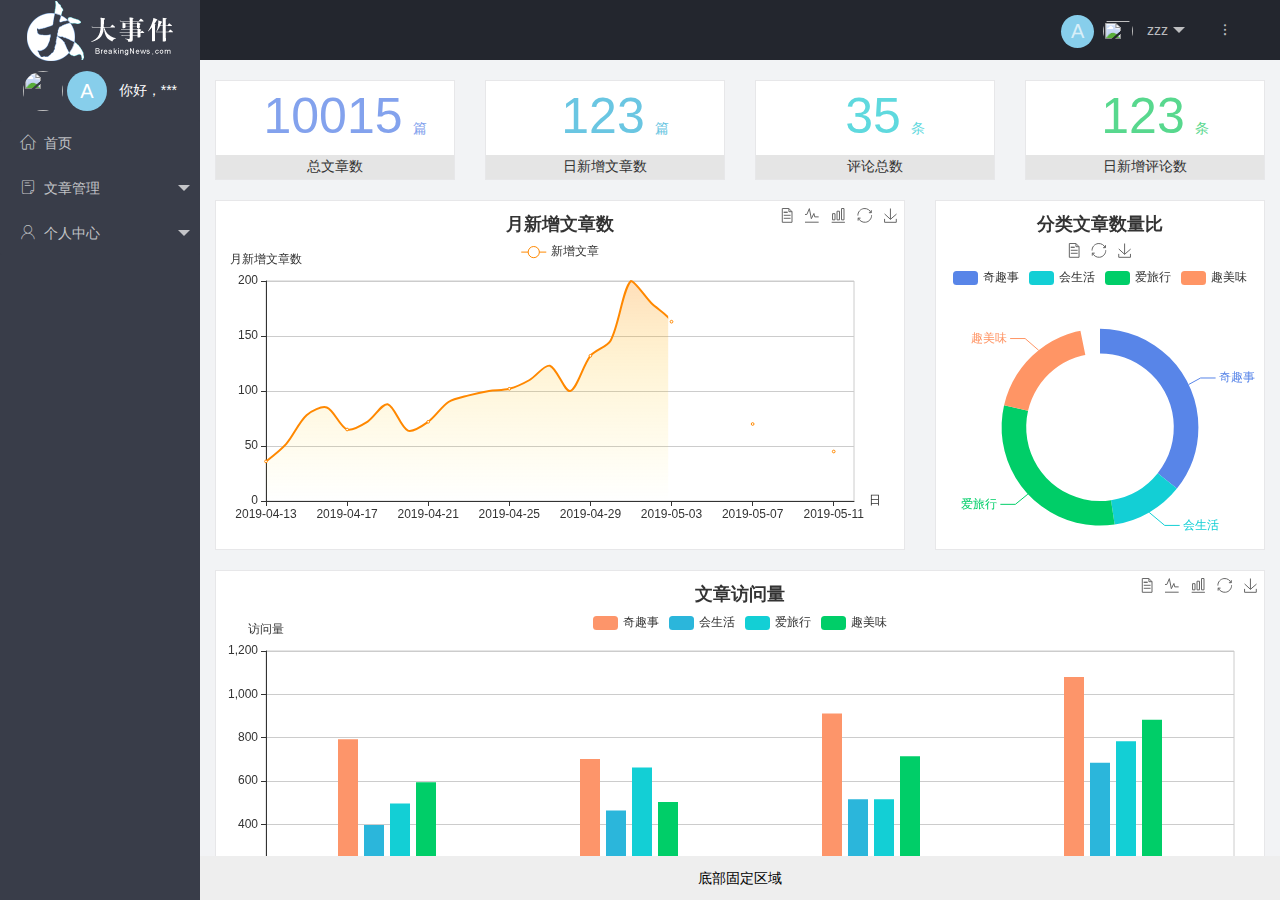
==== commit c91154c4: "用户页面构造成功" ====
--- a/index.html
+++ b/index.html
@@ -27,8 +27,9 @@
                         <span id="user-name">zzz</span>
                     </a>
                     <dl class="layui-nav-child">
-                        <dd><a href="">Your Profile</a></dd>
-                        <dd><a href="">Settings</a></dd>
+                        <dd><a href="./user/user.html" target="fm">个人中心</a></dd>
+                        <dd><a href="./user/psw.html" target="fm">更改密码</a></dd>
+                        <dd><a href="./user/avatar.html" target="fm">更换头像</a></dd>
                         <dd><a href="javascript:;" id="btn-out">退出</a></dd>
                     </dl>
                 </li>
@@ -44,9 +45,10 @@
             <div class="layui-side-scroll">
                 <!-- 左侧导航区域（可配合layui已有的垂直导航） -->
                 <div class="avatar">
-                    <div class="avatar-use"><img
-                            src="//tva1.sinaimg.cn/crop.0.0.118.118.180/5db11ff4gw1e77d3nqrv8j203b03cweg.jpg"
-                            class="layui-nav-img"></div>
+                    <div class="avatar-use">
+                        <img src="//tva1.sinaimg.cn/crop.0.0.118.118.180/5db11ff4gw1e77d3nqrv8j203b03cweg.jpg"
+                            class="layui-nav-img">
+                    </div>
                     <div class="avatar-auto">A</div>
                     <span id="welcome">你好，***</span>
                 </div>
@@ -64,9 +66,12 @@
                     <li class="layui-nav-item">
                         <a href="javascript:;"><span class="iconfont icon-user"></span>个人中心</a>
                         <dl class="layui-nav-child">
-                            <dd><a href="javascript:;"><i class="layui-icon layui-icon-app"></i>基本资料</a></dd>
-                            <dd><a href="javascript:;"><i class="layui-icon layui-icon-app"></i>更换头像</a></dd>
-                            <dd><a href=""><i class="layui-icon layui-icon-app"></i>重置密码</a></dd>
+                            <dd><a href="./user/user.html" target="fm"><i class="layui-icon layui-icon-app"></i>基本资料</a>
+                            </dd>
+                            <dd><a href="./user/avatar.html" target="fm"><i
+                                        class="layui-icon layui-icon-app"></i>更换头像</a></dd>
+                            <dd><a href="./user/psw.html" target="fm"><i class="layui-icon layui-icon-app"></i>重置密码</a>
+                            </dd>
                         </dl>
                     </li>
 
